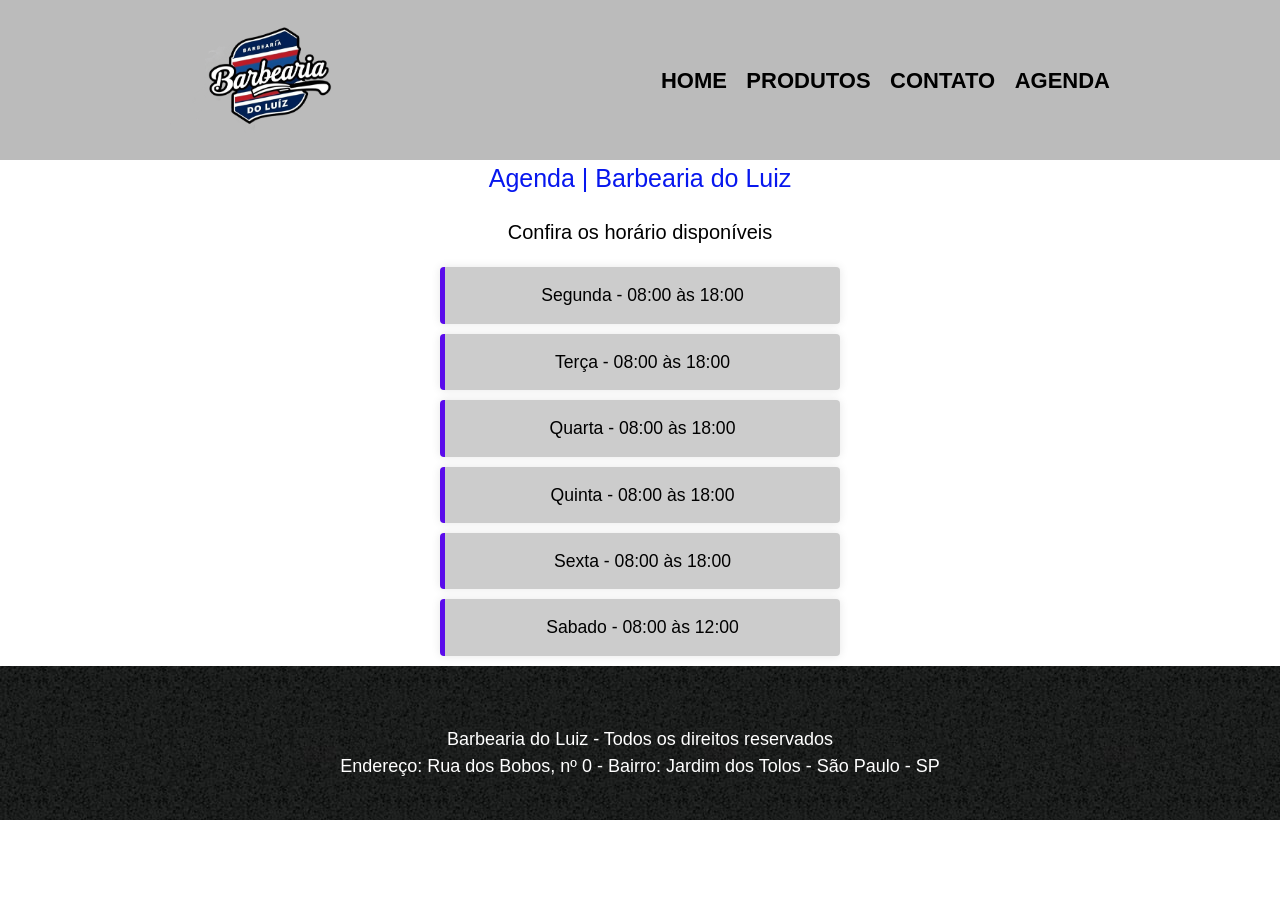
==== agenda.html @ 2f8093a2 "atualizado" ====
<!DOCTYPE html>
<html lang="pt-br">
<head>
    <meta charset="UTF-8">
    <meta name="viewport" content="width=device-width, initial-scale=1.0">
    <link rel="stylesheet" href="reset.css" />
  <link rel="stylesheet" href="style.css" />
    <title>Agenda da Barbearia</title>
</head>
<body>
    <header>
    <div class="caixa">
      <h1>
        <img src="imagens/Imagem2.png" alt="Logo da Barbearia do Luiz" class="imagen-logo"/>
      </h1>
      <nav>
        <ul>
          <li><a href="index.html">Home</a></li>
          <li><a href="produtos.html">Produtos</a></li>
          <li><a href="contato.html">Contato</a></li>
          <li><a href="agenda.html">Agenda</a></li>

        </ul>
      </nav>
    </div>
  </header>
  <main class="conteudo-principal">
    <h1>Agenda | Barbearia do Luiz</h1>
    <p>Confira os horário disponíveis</p>
    <section class="agenda">
        <ul>
        <li>Segunda - 08:00 às 18:00</li>
        <li>Terça - 08:00 às 18:00</li>
        <li>Quarta - 08:00 às 18:00</li>
        <li>Quinta - 08:00 às 18:00</li>
        <li>Sexta - 08:00 às 18:00</li>
        <li>Sabado - 08:00 às 12:00</li>
        </ul>   

    </section>
    


  </main>

  <footer>
    <!-- <img src="imagens/logo-branco.png" alt="Logo da Barbearia do Luiz em branco"> -->
    <div class="copyright">
      <p>Barbearia do Luiz - Todos os direitos reservados</p>
      <p>Endereço: Rua dos Bobos, nº 0 - Bairro: Jardim dos Tolos - São Paulo - SP</p>
    </div>
  </footer>
    
</body>
</html>
---- style.css ----
/* === FORMATAÇÃO PADRÃO DA PÁGINA === */
:root {
  --cor-primaria: #cccccc;
  --cor-secundaria: #f1e7e7;
  --cor-textTitle: #0717ee;
  --tamanho-fonte: 20px;
  --tamanho-fonte-title: 25px;
  --cor-destaque: #5a0beb;
  --cor-texto: #000000;
  --cor-branco: #ffffff;
  --cor-cinza: #bbbbbb;
}

/* Estilos gerais */
body {
  font-family: 'Arial', sans-serif;
  line-height: 1.5;
}

/* Header */
header {
  background: var(--cor-cinza);
}

.caixa {
  position: relative;
  width: 90%;
  max-width: 940px;
  margin: 0 auto;
  padding: 20px 0;
}

nav {
  position: absolute;
  right: 0;
  top: 50%;
  transform: translateY(-50%);
}

nav li {
  display: inline;
  margin: 0 0 0 15px;
}

nav a {
  text-transform: uppercase;
  color: var(--cor-texto);
  font-weight: bold;
  font-size: 22px;
  text-decoration: none;
  transition: color 0.3s ease;
}

nav a:hover {
  color: var(--cor-destaque);
  text-decoration: underline;
}

/* Títulos e textos */
.titulo {
  color: var(--cor-textTitle);
  font-size: var(--tamanho-fonte-title);
  text-align: center;
  font-weight: bold;
  margin-bottom: 20px;
}
.titulo-produtos{
  text-align: center;
  font-size: var(--tamanho-fonte-title);
  color: var(--cor-textTitle);
  font-weight: bold;
  padding: 20px;
}
.texto-conteudo{
  text-align: center;
  font-size: var(--tamanho-fonte);
}
.texto-conteudo strong{
  font-weight: bolder;
}
.principal {
  background-color: var(--cor-primaria);
  color: var(--cor-texto);
  font-size: var(--tamanho-fonte);
  text-align: center;
  padding: 30px;
  margin-bottom: 30px;
}

/* Banner */
.image-banner {
  width: 80%;
  max-width: 90%;
  margin-left: auto;
  margin-right: auto;
  height: auto;
  display: block;
  border-radius: 10px;
  box-shadow: 0 0 10px rgba(0, 0, 0, 0.15);
}
.image-banner:hover{
  transform: scale(1.05);
  transition: transform 0.3s ease;
}
.imagen-logo{
  width: 200px;  

}

.beneficios {
  display: flex;
  flex-direction: row;
  align-items: center;
  justify-content: space-evenly;
  gap: 20px;
  padding: 20px;
  flex-wrap: wrap;
}

.beneficios ul {
  margin: 0;
  padding: 10px;
  font-size: var(--tamanho-fonte);
  flex: 1;
  min-width: 300px;
}

.imagem-beneficios {
  margin: 10px;
  padding: 0;
  width: 45%;
  max-width: 800px;
  border-radius: 10px;
}

/* Produtos */
.produtos {
  width: 110%;
  max-width: 940px;
  margin: 0 auto;
  padding: 50px 0;
  display: flex;
  flex-wrap: wrap;
  justify-content: space-between;
}

.produtos li {
  display: inline-block;
  text-align: center;
  width: 30%;
  min-width: 250px;
  vertical-align: top;
  margin: 0 1.5% 30px;
  padding: 30px 20px;
  box-sizing: border-box;
  border: 2px solid var(--cor-texto);
  border-radius: 10px;
  transition: border-color 0.3s ease;
}

.produtos li:hover {
  border-color: var(--cor-destaque);
}

.produtos li:active {
  border-color: var(--cor-destaque);
}

.produtos li:hover h2 {
  font-size: 34px;
}

.produtos h2 {
  font-size: 30px;
  font-weight: bold;
  margin-bottom: 15px;
}

.produto-descricao {
  font-size: 18px;
  margin-bottom: 10px;
}

.produto-preco {
  font-size: 22px;
  font-weight: bold;
  margin-top: 10px;
}

.conteudo-principal h1{
  font-size: var(--tamanho-fonte-title);
  color: var(--cor-textTitle);
  text-align: center;
  margin-bottom: 20px;
}
.conteudo-principal p{
  font-size: var(--tamanho-fonte);
  text-align: center;
  margin-bottom: 20px;
}
.principal strong{
  font-weight: bolder;
}

/* Agenda */
.agenda ul{
  list-style: none;
  padding: 0;
  margin: 0 auto;
  max-width: 400px;
}
.agenda li{
  background-color: var(--cor-primaria);
  padding: 15px 20px;
  margin-bottom: 10px;
  border-left: 5px solid var(--cor-destaque);
  text-align: center;
  border-radius: 4px;
  font-size: 1.1rem;
  box-shadow: 0 0 10px rgba(0, 0, 0, 0.1);

}

/* Formulário de contato */
main {
  width: 90%;
  max-width: 940px;
  margin: 0 auto;
}

form {
  margin: 40px 0;
}

form label, form p {
  display: block;
  font-size: 18px;
  margin: 10px 0;
  font-weight: bold;
  color: var(--cor-texto);
  text-align: left;
  font-family: 'Courier New', Courier, monospace;
}

.input-padrao {
  display: block;
  margin: 0 0 20px;
  padding: 10px 25px;
  width: 50%;
  max-width: 500px;
  border: 1px solid #ccc;
  border-radius: 5px;
}

.checkbox {
  margin: 20px 0;
}

.enviar {
  background-color: var(--cor-destaque);
  color: var(--cor-branco);
  padding: 10px 20px;
  border: none;
  border-radius: 5px;
  cursor: pointer;
  font-size: 18px;
  font-weight: bold;
  transition: background-color 0.3s ease;
}

.enviar:hover {
  background-color: #4a09c0;
}

/* Utensílios e vídeo */
.utensilios {
  width: 120px;
  float: left;
  margin: 0 20px 20px 0;
  border-radius: 10px;
}

.video {
  width: 90%;
  max-width: 560px;
  margin: 2em auto;
}

.video iframe {
  width: 100%;
  height: 315px;
}

/* Mapa */
.mapa {
  padding: 3em 0;
  background: linear-gradient(var(--cor-secundaria), #888888);
}

.mapa p {
  margin: 0 0 2em;
  text-align: center;
}

.mapa-conteudo {
  width: 90%;
  max-width: 940px;
  margin: 0 auto;
}

/* Itens de benefícios */
.itens-beneficios {
  width: 100%;
  display: inline-block;
  vertical-align: top;
}

.itens {
  line-height: 1.5;
  font-weight: bold;
}

.itens::before {
  content: "✅";
  margin-right: 5px;
}

.itens:first-child {
  font-weight: bold;
}

/* Footer */
footer {
  text-align: center;
  background: url("imagens/bg.jpg");
  padding: 40px 0;
  color: var(--cor-branco);
}

.copyright {
  color: var(--cor-branco);
  font-size: 18px;
  margin: 20px 0 0;
}

/* Media Queries para Responsividade */
@media screen and (max-width: 768px) {
  .caixa {
    width: 95%;
  }
  
  nav {
    position: static;
    text-align: center;
    margin-top: 20px;
  }
  
  .produtos li {
    width: 100%;
    margin: 0 0 20px 0;
  }
  
  .input-padrao {
    width: 100%;
  }
  
  .beneficios {
    flex-direction: column;
  }
  
  .imagem-beneficios {
    width: 100%;
  }
}

@media screen and (max-width: 480px) {
  .titulo {
    font-size: 20px;
  }
  
  .principal {
    font-size: 16px;
    padding: 15px;
  }
  
  nav a {
    font-size: 18px;
  }
}
/* === FIM DA FORMATAÇÃO PADRÃO DA PÁGINA === */
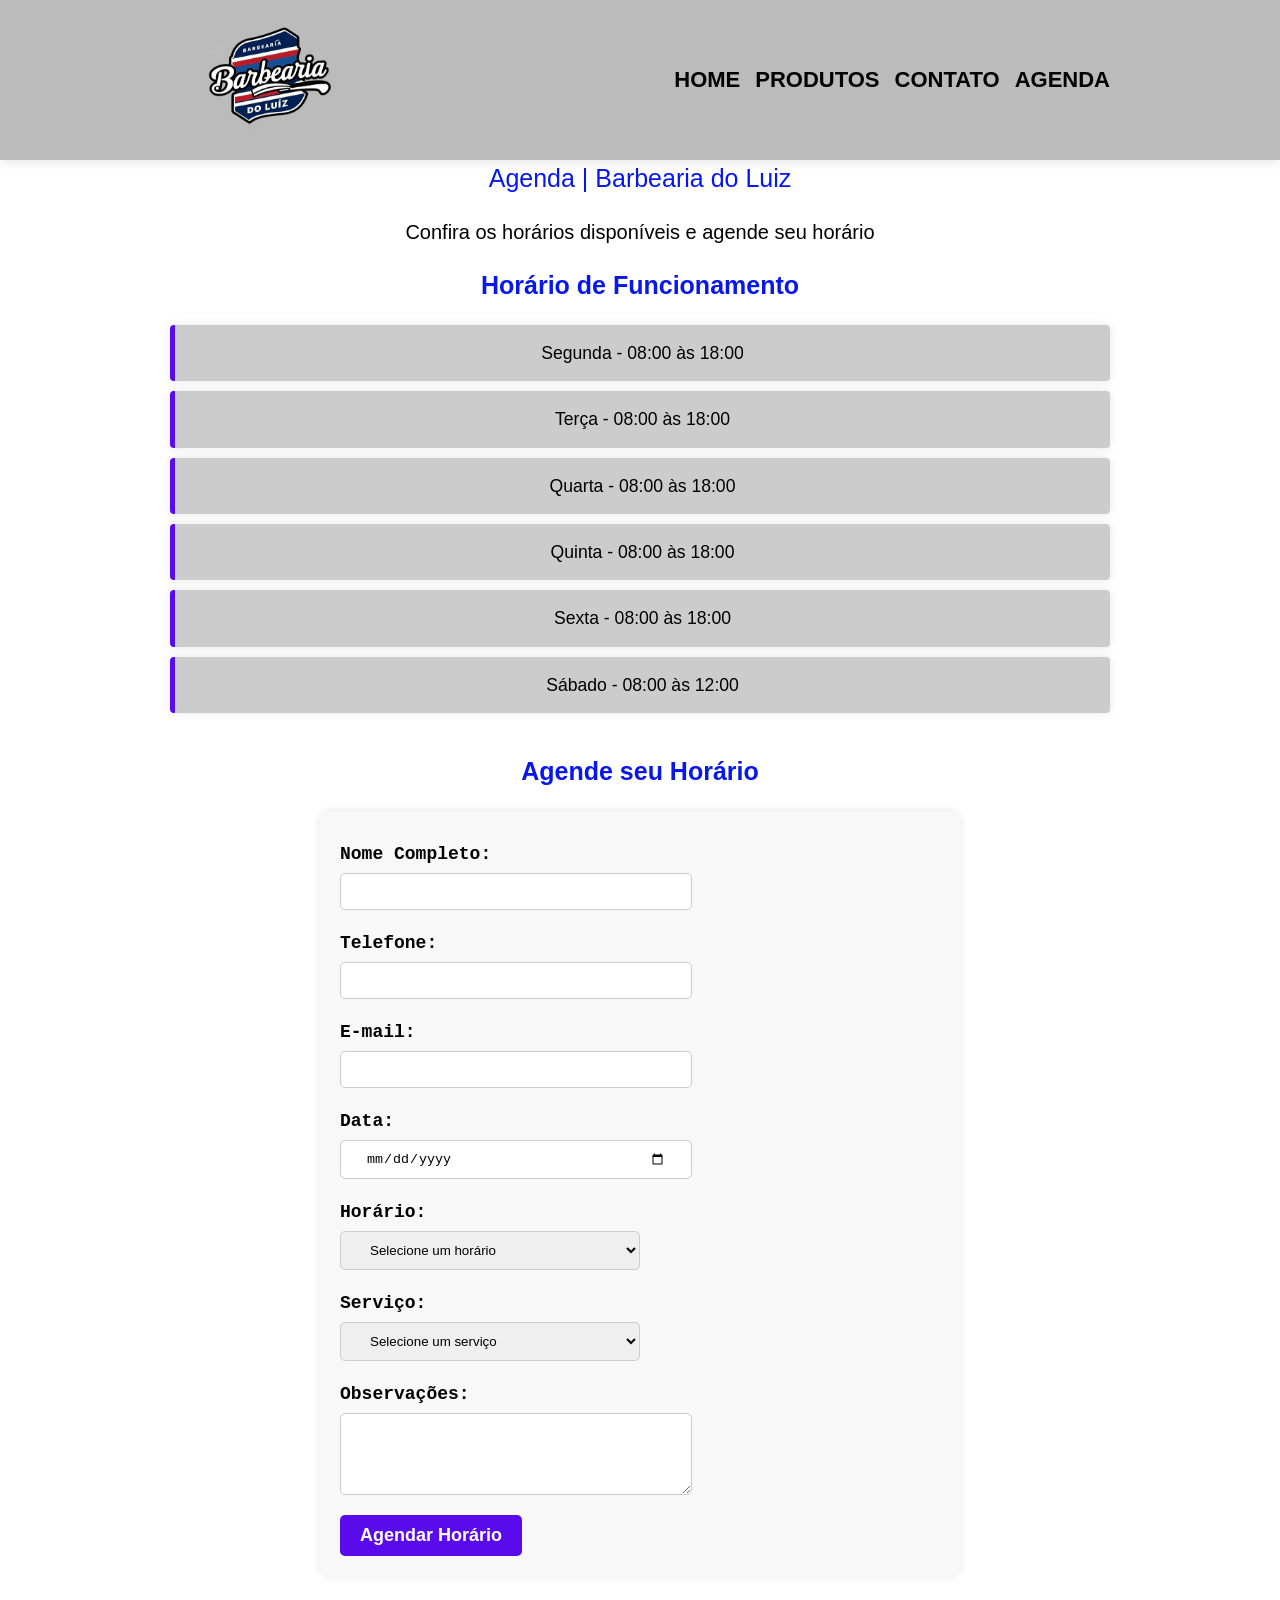
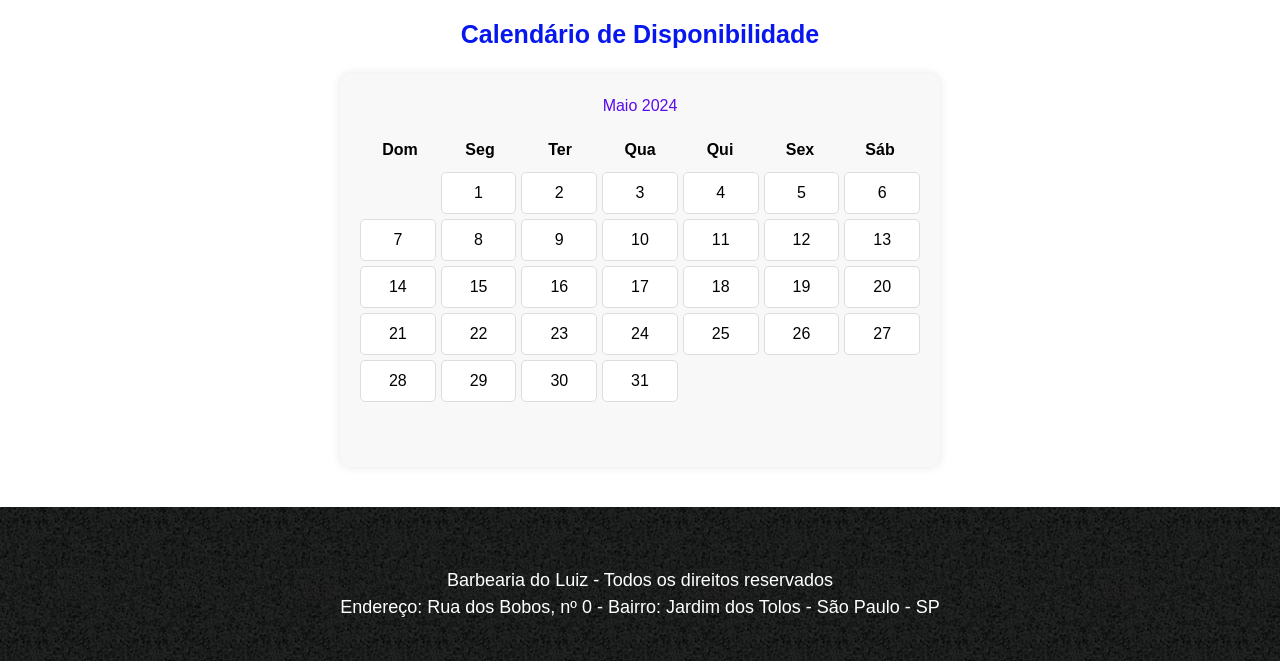
==== commit 8b61cf1e: "up" ====
--- a/agenda.html
+++ b/agenda.html
@@ -4,7 +4,8 @@
     <meta charset="UTF-8">
     <meta name="viewport" content="width=device-width, initial-scale=1.0">
     <link rel="stylesheet" href="reset.css" />
-  <link rel="stylesheet" href="style.css" />
+    <link rel="stylesheet" href="style.css" />
+    <link rel="icon" href="imagens/favicon.ico" type="image/x-icon">
     <title>Agenda da Barbearia</title>
 </head>
 <body>
@@ -14,34 +15,152 @@
         <img src="imagens/Imagem2.png" alt="Logo da Barbearia do Luiz" class="imagen-logo"/>
       </h1>
       <nav>
-        <ul>
+        <ul class="menu">
           <li><a href="index.html">Home</a></li>
           <li><a href="produtos.html">Produtos</a></li>
           <li><a href="contato.html">Contato</a></li>
           <li><a href="agenda.html">Agenda</a></li>
-
         </ul>
+        <div class="menu-mobile">
+          <span></span>
+          <span></span>
+          <span></span>
+        </div>
       </nav>
     </div>
   </header>
   <main class="conteudo-principal">
     <h1>Agenda | Barbearia do Luiz</h1>
-    <p>Confira os horário disponíveis</p>
-    <section class="agenda">
-        <ul>
+    <p>Confira os horários disponíveis e agende seu horário</p>
+    
+    <section class="horarios-funcionamento">
+      <h2 class="titulo">Horário de Funcionamento</h2>
+      <ul class="agenda">
         <li>Segunda - 08:00 às 18:00</li>
         <li>Terça - 08:00 às 18:00</li>
         <li>Quarta - 08:00 às 18:00</li>
         <li>Quinta - 08:00 às 18:00</li>
         <li>Sexta - 08:00 às 18:00</li>
-        <li>Sabado - 08:00 às 12:00</li>
-        </ul>   
-
+        <li>Sábado - 08:00 às 12:00</li>
+        </ul>
     </section>
     
+    <section class="agendamento-online">
+      <h2 class="titulo">Agende seu Horário</h2>
+      <form class="form-agendamento">
+        <div class="form-grupo">
+          <label for="nome">Nome Completo:</label>
+          <input type="text" id="nome" name="nome" class="input-padrao" required>
+        </div>
+    
+        <div class="form-grupo">
+          <label for="telefone">Telefone:</label>
+          <input type="tel" id="telefone" name="telefone" class="input-padrao" required>
+        </div>
+    
+        <div class="form-grupo">
+          <label for="email">E-mail:</label>
+          <input type="email" id="email" name="email" class="input-padrao" required>
+        </div>
+    
+        <div class="form-grupo">
+          <label for="data">Data:</label>
+          <input type="date" id="data" name="data" class="input-padrao" required>
+        </div>
+    
+        <div class="form-grupo">
+          <label for="horario">Horário:</label>
+          <select id="horario" name="horario" class="input-padrao" required>
+            <option value="">Selecione um horário</option>
+            <option value="08:00">08:00</option>
+            <option value="09:00">09:00</option>
+            <option value="10:00">10:00</option>
+            <option value="11:00">11:00</option>
+            <option value="12:00">12:00</option>
+            <option value="13:00">13:00</option>
+            <option value="14:00">14:00</option>
+            <option value="15:00">15:00</option>
+            <option value="16:00">16:00</option>
+            <option value="17:00">17:00</option>
+          </select>
+        </div>
+    
+        <div class="form-grupo">
+          <label for="servico">Serviço:</label>
+          <select id="servico" name="servico" class="input-padrao" required>
+            <option value="">Selecione um serviço</option>
+            <option value="cabelo">Corte de Cabelo - R$ 40,00</option>
+            <option value="barba">Corte de Barba - R$ 35,00</option>
+            <option value="cabelo+barba">Cabelo + Barba - R$ 70,00</option>
+          </select>
+        </div>
+        <div class="form-grupo">
+          <label for="observacoes">Observações:</label>
+          <textarea id="observacoes" name="observacoes" class="input-padrao" rows="4"></textarea>
+        </div>
+        
+        <button type="submit" class="enviar">Agendar Horário</button>
+        </form>
+        </section>
+    
+    <section class="calendario">
+      <h2 class="titulo">Calendário de Disponibilidade</h2>
+      <div class="calendario-container">
+        <div class="mes">
+          <h3>Maio 2024</h3>
+          <div class="dias-semana">
+            <div>Dom</div>
+            <div>Seg</div>
+            <div>Ter</div>
+            <div>Qua</div>
+            <div>Qui</div>
+            <div>Sex</div>
+            <div>Sáb</div>
+          </div>
+          <div class="dias">
+            <div class="dia vazio"></div>
+            <div class="dia disponivel">1</div>
+            <div class="dia disponivel">2</div>
+            <div class="dia disponivel">3</div>
+            <div class="dia disponivel">4</div>
+            <div class="dia disponivel">5</div>
+            <div class="dia disponivel">6</div>
+            <div class="dia disponivel">7</div>
+            <div class="dia disponivel">8</div>
+            <div class="dia disponivel">9</div>
+            <div class="dia disponivel">10</div>
+            <div class="dia disponivel">11</div>
+            <div class="dia disponivel">12</div>
+            <div class="dia disponivel">13</div>
+            <div class="dia disponivel">14</div>
+            <div class="dia disponivel">15</div>
+            <div class="dia disponivel">16</div>
+            <div class="dia disponivel">17</div>
+            <div class="dia disponivel">18</div>
+            <div class="dia disponivel">19</div>
+            <div class="dia disponivel">20</div>
+            <div class="dia disponivel">21</div>
+            <div class="dia disponivel">22</div>
+            <div class="dia disponivel">23</div>
+            <div class="dia disponivel">24</div>
+            <div class="dia disponivel">25</div>
+            <div class="dia disponivel">26</div>
+            <div class="dia disponivel">27</div>
+            <div class="dia disponivel">28</div>
+            <div class="dia disponivel">29</div>
+            <div class="dia disponivel">30</div>
+            <div class="dia disponivel">31</div>
+            <div class="dia vazio"></div>
+            <div class="dia vazio"></div>
+            <div class="dia vazio"></div>
+            <div class="dia vazio"></div>
+          </div>
+        </div>
+      </div>
+    </section>
+  </main>
 
-
-  </main>
+  <button id="voltar-topo" title="Voltar ao topo">↑</button>
 
   <footer>
     <!-- <img src="imagens/logo-branco.png" alt="Logo da Barbearia do Luiz em branco"> -->
@@ -50,6 +169,7 @@
       <p>Endereço: Rua dos Bobos, nº 0 - Bairro: Jardim dos Tolos - São Paulo - SP</p>
     </div>
   </footer>
-    
+  
+  <script src="script.js"></script>
 </body>
 </html>
--- a/style.css
+++ b/style.css
@@ -9,17 +9,25 @@
   --cor-texto: #000000;
   --cor-branco: #ffffff;
   --cor-cinza: #bbbbbb;
+  --cor-escuro: #333333;
+  --cor-claro: #f8f8f8;
+  --transicao-padrao: all 0.3s ease;
 }
 
 /* Estilos gerais */
 body {
   font-family: 'Arial', sans-serif;
   line-height: 1.5;
+  position: relative;
 }
 
 /* Header */
 header {
   background: var(--cor-cinza);
+  position: sticky;
+  top: 0;
+  z-index: 100;
+  box-shadow: 0 2px 10px rgba(0, 0, 0, 0.1);
 }
 
 .caixa {
@@ -28,17 +36,21 @@
   max-width: 940px;
   margin: 0 auto;
   padding: 20px 0;
+  display: flex;
+  justify-content: space-between;
+  align-items: center;
 }
 
 nav {
-  position: absolute;
-  right: 0;
-  top: 50%;
-  transform: translateY(-50%);
+  position: relative;
+}
+
+nav ul {
+  display: flex;
+  list-style: none;
 }
 
 nav li {
-  display: inline;
   margin: 0 0 0 15px;
 }
 
@@ -48,12 +60,67 @@
   font-weight: bold;
   font-size: 22px;
   text-decoration: none;
-  transition: color 0.3s ease;
+  transition: var(--transicao-padrao);
 }
 
 nav a:hover {
   color: var(--cor-destaque);
   text-decoration: underline;
+}
+
+/* Menu Mobile */
+.menu-mobile {
+  display: none;
+  flex-direction: column;
+  justify-content: space-between;
+  width: 30px;
+  height: 21px;
+  cursor: pointer;
+}
+
+.menu-mobile span {
+  display: block;
+  height: 3px;
+  width: 100%;
+  background-color: var(--cor-texto);
+  border-radius: 3px;
+  transition: var(--transicao-padrao);
+}
+
+.menu-mobile-ativo span:nth-child(1) {
+  transform: translateY(9px) rotate(45deg);
+}
+
+.menu-mobile-ativo span:nth-child(2) {
+  opacity: 0;
+}
+
+.menu-mobile-ativo span:nth-child(3) {
+  transform: translateY(-9px) rotate(-45deg);
+}
+
+/* Botão Voltar ao Topo */
+#voltar-topo {
+  position: fixed;
+  bottom: 20px;
+  right: 20px;
+  background-color: var(--cor-destaque);
+  color: var(--cor-branco);
+  width: 40px;
+  height: 40px;
+  border-radius: 50%;
+  border: none;
+  font-size: 20px;
+  cursor: pointer;
+  display: none;
+  z-index: 99;
+  box-shadow: 0 2px 5px rgba(0, 0, 0, 0.2);
+  transition: var(--transicao-padrao);
+}
+
+#voltar-topo:hover {
+  background-color: #4a09c0;
+  transform: translateY(-3px);
 }
 
 /* Títulos e textos */
@@ -155,11 +222,13 @@
   box-sizing: border-box;
   border: 2px solid var(--cor-texto);
   border-radius: 10px;
-  transition: border-color 0.3s ease;
+  transition: var(--transicao-padrao);
 }
 
 .produtos li:hover {
   border-color: var(--cor-destaque);
+  transform: translateY(-5px);
+  box-shadow: 0 5px 15px rgba(0, 0, 0, 0.1);
 }
 
 .produtos li:active {
@@ -203,6 +272,10 @@
 }
 
 /* Agenda */
+.horarios-funcionamento {
+  margin-bottom: 40px;
+}
+
 .agenda ul{
   list-style: none;
   padding: 0;
@@ -218,7 +291,97 @@
   border-radius: 4px;
   font-size: 1.1rem;
   box-shadow: 0 0 10px rgba(0, 0, 0, 0.1);
-
+  transition: var(--transicao-padrao);
+}
+.agenda li:hover {
+  transform: translateX(5px);
+  background-color: #e0e0e0;
+}
+
+/* Formulário de agendamento */
+.agendamento-online {
+  margin-bottom: 40px;
+}
+
+.form-agendamento {
+  max-width: 600px;
+  margin: 0 auto;
+  padding: 20px;
+  background-color: var(--cor-claro);
+  border-radius: 10px;
+  box-shadow: 0 0 10px rgba(0, 0, 0, 0.1);
+}
+
+.form-grupo {
+  margin-bottom: 20px;
+}
+
+.form-grupo label {
+  display: block;
+  margin-bottom: 5px;
+  font-weight: bold;
+}
+
+/* Calendário */
+.calendario {
+  margin-bottom: 40px;
+}
+
+.calendario-container {
+  max-width: 600px;
+  margin: 0 auto;
+  background-color: var(--cor-claro);
+  border-radius: 10px;
+  box-shadow: 0 0 10px rgba(0, 0, 0, 0.1);
+  overflow: hidden;
+}
+
+.mes {
+  padding: 20px;
+}
+
+.mes h3 {
+  text-align: center;
+  margin-bottom: 20px;
+  color: var(--cor-destaque);
+}
+
+.dias-semana {
+  display: grid;
+  grid-template-columns: repeat(7, 1fr);
+  text-align: center;
+  font-weight: bold;
+  margin-bottom: 10px;
+}
+
+.dias {
+  display: grid;
+  grid-template-columns: repeat(7, 1fr);
+  gap: 5px;
+}
+
+.dia {
+  height: 40px;
+  display: flex;
+  align-items: center;
+  justify-content: center;
+  border-radius: 5px;
+  cursor: pointer;
+  transition: var(--transicao-padrao);
+}
+
+.dia.disponivel {
+  background-color: var(--cor-branco);
+  border: 1px solid #ddd;
+}
+
+.dia.disponivel:hover {
+  background-color: var(--cor-destaque);
+  color: var(--cor-branco);
+}
+
+.dia.vazio {
+  background-color: transparent;
 }
 
 /* Formulário de contato */
@@ -230,6 +393,10 @@
 
 form {
   margin: 40px 0;
+  padding: 20px;
+  background-color: var(--cor-claro);
+  border-radius: 10px;
+  box-shadow: 0 0 10px rgba(0, 0, 0, 0.1);
 }
 
 form label, form p {
@@ -250,10 +417,47 @@
   max-width: 500px;
   border: 1px solid #ccc;
   border-radius: 5px;
+  transition: var(--transicao-padrao);
+}
+.input-padrao:focus {
+  border-color: var(--cor-destaque);
+  outline: none;
+  box-shadow: 0 0 5px rgba(90, 11, 235, 0.3);
+}
+
+.erro-mensagem {
+  color: #e74c3c;
+  font-size: 14px;
+  margin-top: -15px;
+  margin-bottom: 15px;
+  display: block;
+}
+
+.radio-grupo {
+  display: flex;
+  flex-wrap: wrap;
+  gap: 20px;
+  margin: 10px 0;
+}
+
+.radio-grupo label {
+  display: flex;
+  align-items: center;
+  cursor: pointer;
+}
+
+.radio-grupo input[type="radio"] {
+  margin-right: 5px;
 }
 
 .checkbox {
   margin: 20px 0;
+  display: flex;
+  align-items: center;
+}
+
+.checkbox input {
+  margin-right: 10px;
 }
 
 .enviar {
@@ -265,11 +469,82 @@
   cursor: pointer;
   font-size: 18px;
   font-weight: bold;
-  transition: background-color 0.3s ease;
+  transition: var(--transicao-padrao);
 }
 
 .enviar:hover {
   background-color: #4a09c0;
+  transform: translateY(-2px);
+}
+
+/* Redes Sociais */
+.redes-sociais {
+  margin: 40px 0;
+  padding: 20px;
+  background-color: var(--cor-claro);
+  border-radius: 10px;
+  box-shadow: 0 0 10px rgba(0, 0, 0, 0.1);
+}
+
+.redes-container {
+  display: flex;
+  flex-wrap: wrap;
+  justify-content: center;
+  gap: 20px;
+  margin-top: 20px;
+}
+
+.rede-social {
+  display: flex;
+  flex-direction: column;
+  align-items: center;
+  text-decoration: none;
+  color: var(--cor-texto);
+  padding: 15px;
+  border-radius: 10px;
+  background-color: var(--cor-branco);
+  box-shadow: 0 0 10px rgba(0, 0, 0, 0.1);
+  transition: var(--transicao-padrao);
+  width: 120px;
+}
+
+.rede-social:hover {
+  transform: translateY(-5px);
+  box-shadow: 0 5px 15px rgba(0, 0, 0, 0.2);
+}
+
+.rede-social i {
+  font-size: 30px;
+  margin-bottom: 10px;
+}
+
+.rede-social:nth-child(1) i {
+  color: #3b5998;
+}
+
+.rede-social:nth-child(2) i {
+  color: #e1306c;
+}
+
+.rede-social:nth-child(3) i {
+  color: #25d366;
+}
+
+.rede-social:nth-child(4) i {
+  color: #ff0000;
+}
+
+.rede-social span {
+  font-weight: bold;
+}
+
+/* Mapa Contato */
+.mapa-contato {
+  margin: 40px 0;
+  padding: 20px;
+  background-color: var(--cor-claro);
+  border-radius: 10px;
+  box-shadow: 0 0 10px rgba(0, 0, 0, 0.1);
 }
 
 /* Utensílios e vídeo */
@@ -289,6 +564,8 @@
 .video iframe {
   width: 100%;
   height: 315px;
+  border-radius: 10px;
+  box-shadow: 0 0 10px rgba(0, 0, 0, 0.1);
 }
 
 /* Mapa */
@@ -306,6 +583,11 @@
   width: 90%;
   max-width: 940px;
   margin: 0 auto;
+}
+
+.mapa-conteudo iframe {
+  border-radius: 10px;
+  box-shadow: 0 0 10px rgba(0, 0, 0, 0.1);
 }
 
 /* Itens de benefícios */
@@ -329,6 +611,71 @@
   font-weight: bold;
 }
 
+/* Depoimentos */
+.depoimentos {
+  padding: 40px 0;
+  background-color: var(--cor-claro);
+  margin: 40px 0;
+  border-radius: 10px;
+}
+
+.depoimentos-container {
+  display: flex;
+  flex-wrap: wrap;
+  justify-content: space-around;
+  gap: 20px;
+  padding: 0 20px;
+}
+
+.depoimento {
+  background-color: var(--cor-branco);
+  padding: 20px;
+  border-radius: 10px;
+  box-shadow: 0 0 10px rgba(0, 0, 0, 0.1);
+  width: 30%;
+  min-width: 250px;
+  transition: var(--transicao-padrao);
+}
+
+.depoimento:hover {
+  transform: translateY(-5px);
+  box-shadow: 0 5px 15px rgba(0, 0, 0, 0.2);
+}
+
+.depoimento p {
+  font-style: italic;
+  margin-bottom: 10px;
+}
+
+.cliente {
+  font-weight: bold;
+  color: var(--cor-destaque);
+}
+
+/* Botão Agendar */
+.agendar-container {
+  text-align: center;
+  margin: 40px 0;
+}
+
+.botao-agendar {
+  display: inline-block;
+  background-color: var(--cor-destaque);
+  color: var(--cor-branco);
+  padding: 15px 30px;
+  border-radius: 5px;
+  text-decoration: none;
+  font-weight: bold;
+  font-size: 18px;
+  transition: var(--transicao-padrao);
+}
+
+.botao-agendar:hover {
+  background-color: #4a09c0;
+  transform: translateY(-3px);
+  box-shadow: 0 5px 15px rgba(0, 0, 0, 0.2);
+}
+
 /* Footer */
 footer {
   text-align: center;
@@ -347,12 +694,35 @@
 @media screen and (max-width: 768px) {
   .caixa {
     width: 95%;
+    flex-direction: column;
   }
   
   nav {
-    position: static;
+    width: 100%;
+    margin-top: 20px;
+  }
+  
+  .menu {
+    display: none;
+    flex-direction: column;
+    width: 100%;
     text-align: center;
-    margin-top: 20px;
+  }
+  
+  .menu-ativo {
+    display: flex;
+  }
+  
+  .menu li {
+    margin: 10px 0;
+  }
+  
+  .menu-mobile {
+    display: flex;
+    position: absolute;
+    right: 0;
+    top: 50%;
+    transform: translateY(-50%);
   }
   
   .produtos li {
@@ -371,6 +741,22 @@
   .imagem-beneficios {
     width: 100%;
   }
+  
+  .depoimento {
+    width: 100%;
+  }
+  
+  .form-agendamento {
+    padding: 15px;
+  }
+  
+  .calendario-container {
+    padding: 10px;
+  }
+  
+  .rede-social {
+    width: 100px;
+  }
 }
 
 @media screen and (max-width: 480px) {
@@ -386,5 +772,23 @@
   nav a {
     font-size: 18px;
   }
+  
+  .image-banner {
+    width: 100%;
+  }
+  
+  .dia {
+    height: 30px;
+    font-size: 14px;
+  }
+  
+  .rede-social {
+    width: 80px;
+    padding: 10px;
+  }
+  
+  .rede-social i {
+    font-size: 24px;
+  }
 }
 /* === FIM DA FORMATAÇÃO PADRÃO DA PÁGINA === */
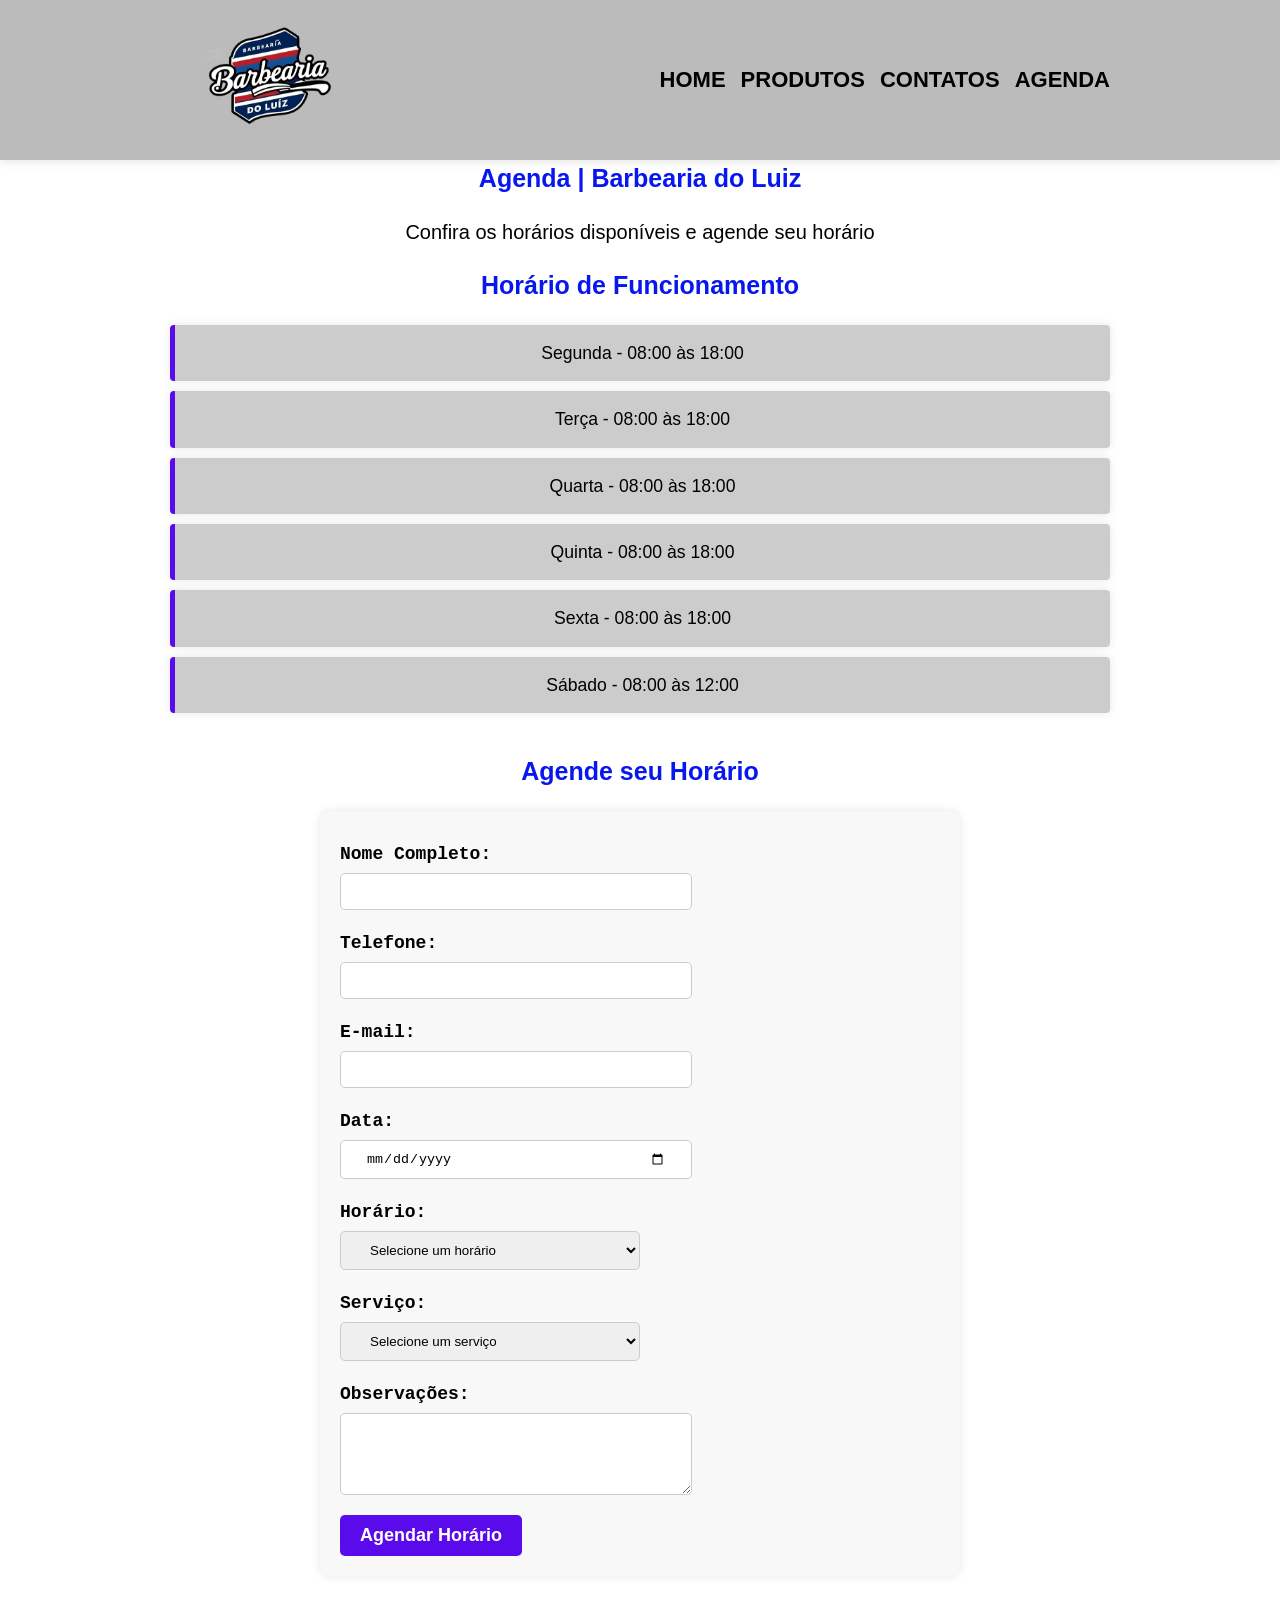
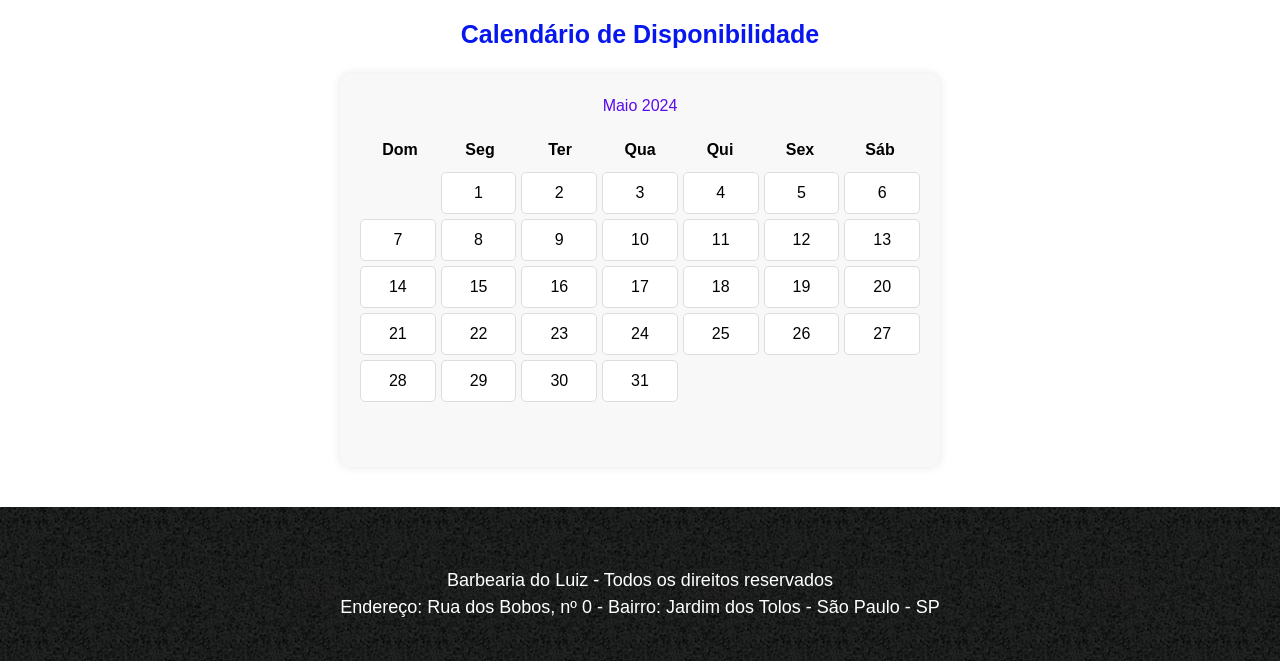
==== commit 744e502f: "correção" ====
--- a/agenda.html
+++ b/agenda.html
@@ -18,7 +18,7 @@
         <ul class="menu">
           <li><a href="index.html">Home</a></li>
           <li><a href="produtos.html">Produtos</a></li>
-          <li><a href="contato.html">Contato</a></li>
+          <li><a href="contato.html">Contatos</a></li>
           <li><a href="agenda.html">Agenda</a></li>
         </ul>
         <div class="menu-mobile">
@@ -30,7 +30,7 @@
     </div>
   </header>
   <main class="conteudo-principal">
-    <h1>Agenda | Barbearia do Luiz</h1>
+    <h1 class="titulo">Agenda | Barbearia do Luiz</h1>
     <p>Confira os horários disponíveis e agende seu horário</p>
     
     <section class="horarios-funcionamento">
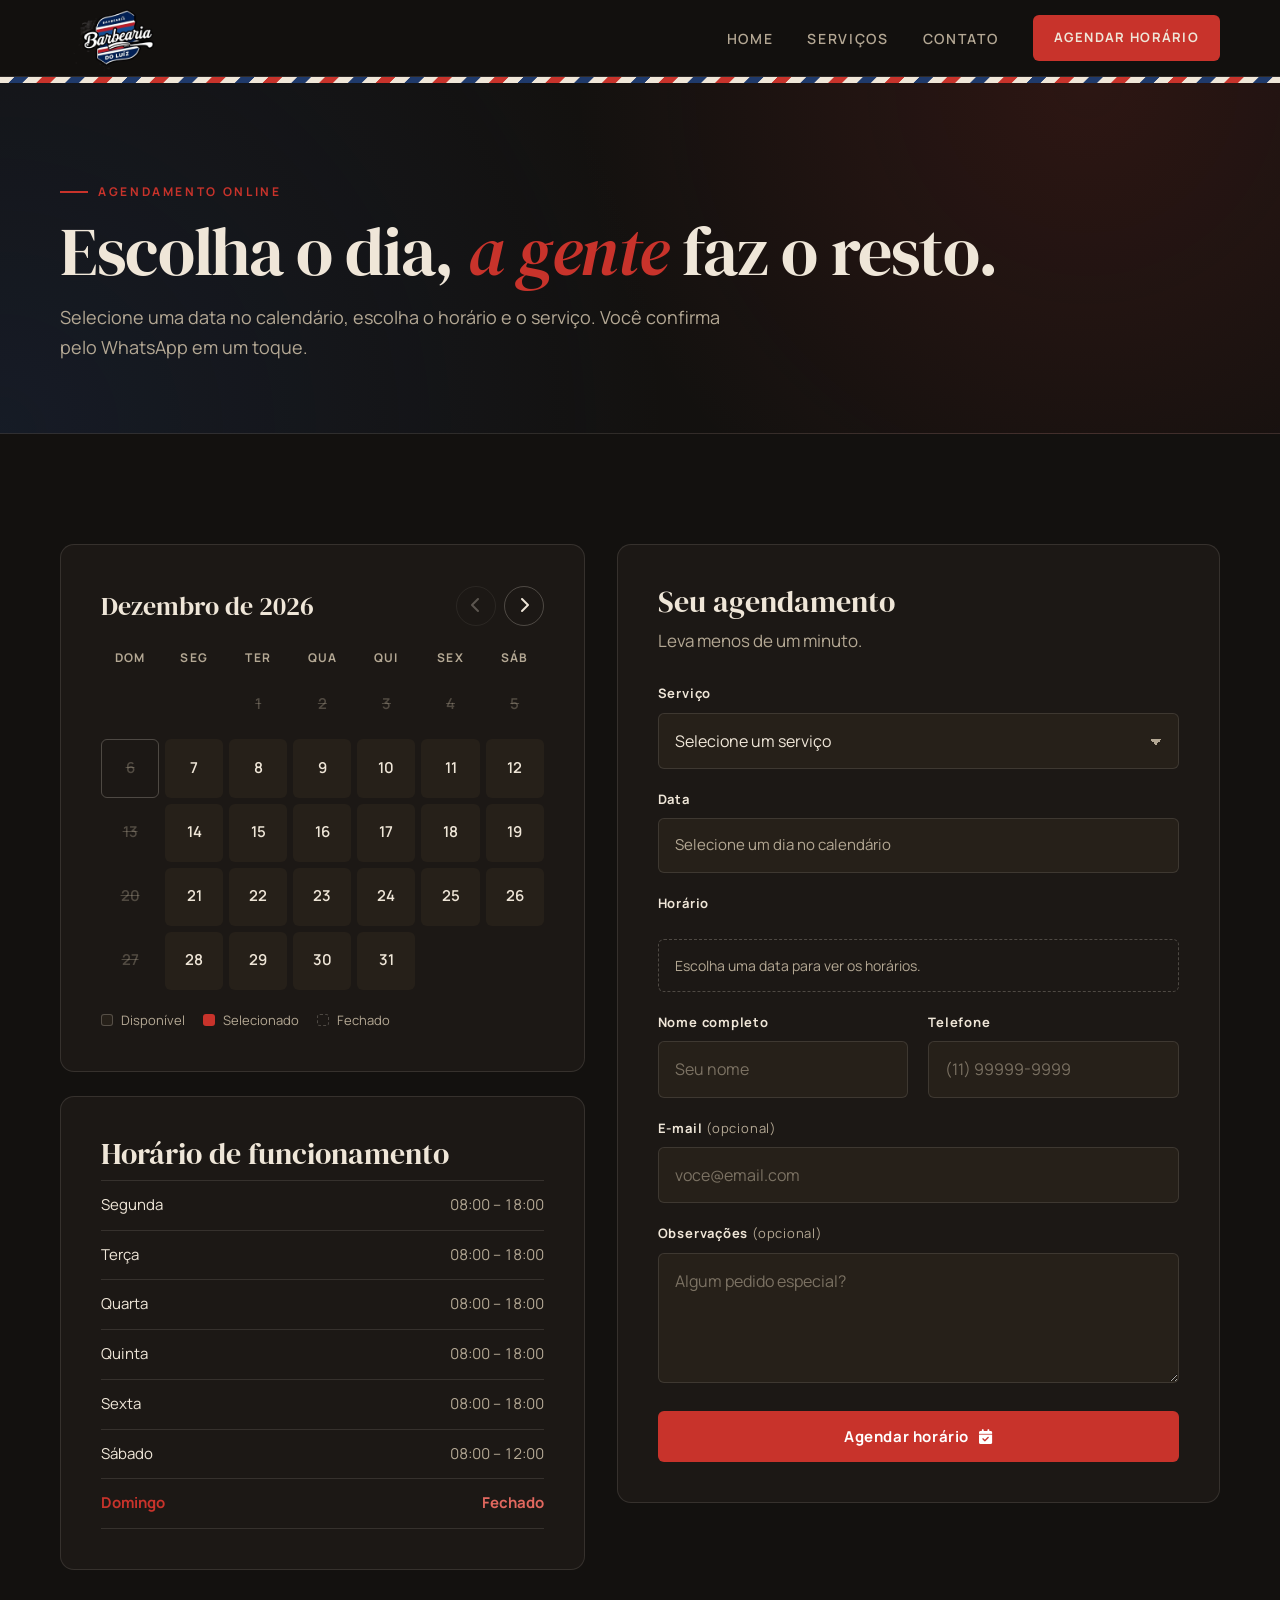
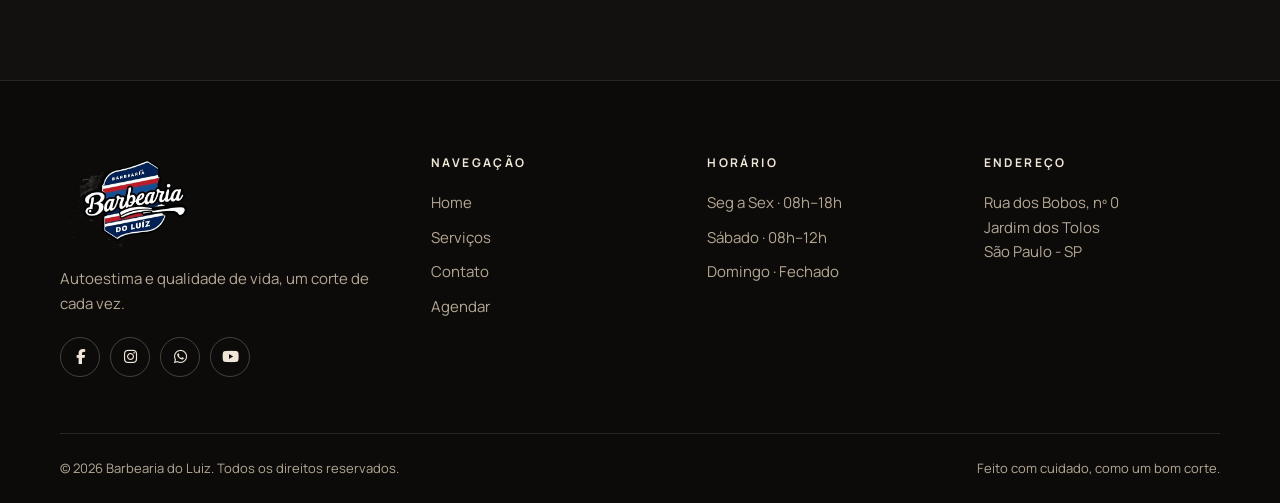
==== commit 7d9faf82: "Renovação visual e funcional do site da Barbearia do Luiz - Novo visual escuro inspirado na identida" ====
--- a/agenda.html
+++ b/agenda.html
@@ -1,175 +1,196 @@
 <!DOCTYPE html>
 <html lang="pt-br">
 <head>
-    <meta charset="UTF-8">
-    <meta name="viewport" content="width=device-width, initial-scale=1.0">
-    <link rel="stylesheet" href="reset.css" />
-    <link rel="stylesheet" href="style.css" />
-    <link rel="icon" href="imagens/favicon.ico" type="image/x-icon">
-    <title>Agenda da Barbearia</title>
+  <meta charset="UTF-8" />
+  <meta name="viewport" content="width=device-width, initial-scale=1.0" />
+  <meta name="description" content="Agende seu corte ou barba na Barbearia do Luiz: escolha o dia, o horário e confirme pelo WhatsApp." />
+  <meta name="theme-color" content="#13110f" />
+  <title>Agendar horário — Barbearia do Luiz</title>
+  <link rel="icon" href="imagens/logo.png" type="image/png" />
+  <link rel="preconnect" href="https://fonts.googleapis.com" />
+  <link rel="preconnect" href="https://fonts.gstatic.com" crossorigin />
+  <link href="https://fonts.googleapis.com/css2?family=DM+Serif+Display:ital@0;1&family=Manrope:wght@400;600;700&display=swap" rel="stylesheet" />
+  <link rel="stylesheet" href="https://cdnjs.cloudflare.com/ajax/libs/font-awesome/6.5.2/css/all.min.css" />
+  <link rel="stylesheet" href="reset.css" />
+  <link rel="stylesheet" href="style.css" />
 </head>
 <body>
-    <header>
-    <div class="caixa">
-      <h1>
-        <img src="imagens/Imagem2.png" alt="Logo da Barbearia do Luiz" class="imagen-logo"/>
-      </h1>
-      <nav>
-        <ul class="menu">
+  <a href="#conteudo" class="pular-conteudo">Pular para o conteúdo</a>
+
+  <header class="topo">
+    <div class="container">
+      <a href="index.html" class="marca" aria-label="Barbearia do Luiz — página inicial">
+        <img src="imagens/Imagem2.png" alt="Barbearia do Luiz" />
+      </a>
+      <nav aria-label="Menu principal">
+        <button class="menu-mobile" aria-label="Abrir menu" aria-expanded="false" aria-controls="menu">
+          <span></span><span></span><span></span>
+        </button>
+        <ul class="menu" id="menu">
           <li><a href="index.html">Home</a></li>
-          <li><a href="produtos.html">Produtos</a></li>
-          <li><a href="contato.html">Contatos</a></li>
-          <li><a href="agenda.html">Agenda</a></li>
+          <li><a href="produtos.html">Serviços</a></li>
+          <li><a href="contato.html">Contato</a></li>
+          <li><a href="agenda.html" class="botao botao-primario" aria-current="page">Agendar horário</a></li>
         </ul>
-        <div class="menu-mobile">
-          <span></span>
-          <span></span>
-          <span></span>
-        </div>
       </nav>
     </div>
   </header>
-  <main class="conteudo-principal">
-    <h1 class="titulo">Agenda | Barbearia do Luiz</h1>
-    <p>Confira os horários disponíveis e agende seu horário</p>
-    
-    <section class="horarios-funcionamento">
-      <h2 class="titulo">Horário de Funcionamento</h2>
-      <ul class="agenda">
-        <li>Segunda - 08:00 às 18:00</li>
-        <li>Terça - 08:00 às 18:00</li>
-        <li>Quarta - 08:00 às 18:00</li>
-        <li>Quinta - 08:00 às 18:00</li>
-        <li>Sexta - 08:00 às 18:00</li>
-        <li>Sábado - 08:00 às 12:00</li>
-        </ul>
+  <div class="faixa-poste" aria-hidden="true"></div>
+
+  <main id="conteudo">
+    <section class="cabecalho-pagina">
+      <div class="container">
+        <p class="rotulo">Agendamento online</p>
+        <h1>Escolha o dia, <em>a gente</em> faz o resto.</h1>
+        <p class="subtitulo">Selecione uma data no calendário, escolha o horário e o serviço. Você confirma pelo WhatsApp em um toque.</p>
+      </div>
     </section>
-    
-    <section class="agendamento-online">
-      <h2 class="titulo">Agende seu Horário</h2>
-      <form class="form-agendamento">
-        <div class="form-grupo">
-          <label for="nome">Nome Completo:</label>
-          <input type="text" id="nome" name="nome" class="input-padrao" required>
-        </div>
-    
-        <div class="form-grupo">
-          <label for="telefone">Telefone:</label>
-          <input type="tel" id="telefone" name="telefone" class="input-padrao" required>
-        </div>
-    
-        <div class="form-grupo">
-          <label for="email">E-mail:</label>
-          <input type="email" id="email" name="email" class="input-padrao" required>
-        </div>
-    
-        <div class="form-grupo">
-          <label for="data">Data:</label>
-          <input type="date" id="data" name="data" class="input-padrao" required>
-        </div>
-    
-        <div class="form-grupo">
-          <label for="horario">Horário:</label>
-          <select id="horario" name="horario" class="input-padrao" required>
-            <option value="">Selecione um horário</option>
-            <option value="08:00">08:00</option>
-            <option value="09:00">09:00</option>
-            <option value="10:00">10:00</option>
-            <option value="11:00">11:00</option>
-            <option value="12:00">12:00</option>
-            <option value="13:00">13:00</option>
-            <option value="14:00">14:00</option>
-            <option value="15:00">15:00</option>
-            <option value="16:00">16:00</option>
-            <option value="17:00">17:00</option>
-          </select>
-        </div>
-    
-        <div class="form-grupo">
-          <label for="servico">Serviço:</label>
-          <select id="servico" name="servico" class="input-padrao" required>
-            <option value="">Selecione um serviço</option>
-            <option value="cabelo">Corte de Cabelo - R$ 40,00</option>
-            <option value="barba">Corte de Barba - R$ 35,00</option>
-            <option value="cabelo+barba">Cabelo + Barba - R$ 70,00</option>
-          </select>
-        </div>
-        <div class="form-grupo">
-          <label for="observacoes">Observações:</label>
-          <textarea id="observacoes" name="observacoes" class="input-padrao" rows="4"></textarea>
-        </div>
-        
-        <button type="submit" class="enviar">Agendar Horário</button>
-        </form>
-        </section>
-    
-    <section class="calendario">
-      <h2 class="titulo">Calendário de Disponibilidade</h2>
-      <div class="calendario-container">
-        <div class="mes">
-          <h3>Maio 2024</h3>
-          <div class="dias-semana">
-            <div>Dom</div>
-            <div>Seg</div>
-            <div>Ter</div>
-            <div>Qua</div>
-            <div>Qui</div>
-            <div>Sex</div>
-            <div>Sáb</div>
+
+    <section class="secao">
+      <div class="container agenda-grid">
+        <div class="agenda-lateral">
+          <div class="cartao revelar" id="calendario">
+            <div class="calendario-topo">
+              <h3 id="calendario-titulo" aria-live="polite">Mês</h3>
+              <div class="calendario-nav">
+                <button type="button" id="mes-anterior" aria-label="Mês anterior"><i class="fa-solid fa-chevron-left" aria-hidden="true"></i></button>
+                <button type="button" id="mes-seguinte" aria-label="Próximo mês"><i class="fa-solid fa-chevron-right" aria-hidden="true"></i></button>
+              </div>
+            </div>
+            <div class="dias-semana" aria-hidden="true">
+              <div>Dom</div><div>Seg</div><div>Ter</div><div>Qua</div><div>Qui</div><div>Sex</div><div>Sáb</div>
+            </div>
+            <div class="dias" id="calendario-dias"></div>
+            <div class="legenda">
+              <span class="l-disponivel">Disponível</span>
+              <span class="l-selecionado">Selecionado</span>
+              <span class="l-fechado">Fechado</span>
+            </div>
           </div>
-          <div class="dias">
-            <div class="dia vazio"></div>
-            <div class="dia disponivel">1</div>
-            <div class="dia disponivel">2</div>
-            <div class="dia disponivel">3</div>
-            <div class="dia disponivel">4</div>
-            <div class="dia disponivel">5</div>
-            <div class="dia disponivel">6</div>
-            <div class="dia disponivel">7</div>
-            <div class="dia disponivel">8</div>
-            <div class="dia disponivel">9</div>
-            <div class="dia disponivel">10</div>
-            <div class="dia disponivel">11</div>
-            <div class="dia disponivel">12</div>
-            <div class="dia disponivel">13</div>
-            <div class="dia disponivel">14</div>
-            <div class="dia disponivel">15</div>
-            <div class="dia disponivel">16</div>
-            <div class="dia disponivel">17</div>
-            <div class="dia disponivel">18</div>
-            <div class="dia disponivel">19</div>
-            <div class="dia disponivel">20</div>
-            <div class="dia disponivel">21</div>
-            <div class="dia disponivel">22</div>
-            <div class="dia disponivel">23</div>
-            <div class="dia disponivel">24</div>
-            <div class="dia disponivel">25</div>
-            <div class="dia disponivel">26</div>
-            <div class="dia disponivel">27</div>
-            <div class="dia disponivel">28</div>
-            <div class="dia disponivel">29</div>
-            <div class="dia disponivel">30</div>
-            <div class="dia disponivel">31</div>
-            <div class="dia vazio"></div>
-            <div class="dia vazio"></div>
-            <div class="dia vazio"></div>
-            <div class="dia vazio"></div>
+
+          <div class="cartao revelar">
+            <h2>Horário de funcionamento</h2>
+            <ul class="horarios" id="lista-horarios">
+              <li data-dia="1"><span>Segunda</span><span>08:00 – 18:00</span></li>
+              <li data-dia="2"><span>Terça</span><span>08:00 – 18:00</span></li>
+              <li data-dia="3"><span>Quarta</span><span>08:00 – 18:00</span></li>
+              <li data-dia="4"><span>Quinta</span><span>08:00 – 18:00</span></li>
+              <li data-dia="5"><span>Sexta</span><span>08:00 – 18:00</span></li>
+              <li data-dia="6"><span>Sábado</span><span>08:00 – 12:00</span></li>
+              <li data-dia="0" class="fechado"><span>Domingo</span><span>Fechado</span></li>
+            </ul>
           </div>
         </div>
+
+        <form id="formulario-agenda" class="cartao revelar" novalidate>
+          <h2>Seu agendamento</h2>
+          <p>Leva menos de um minuto.</p>
+
+          <div class="campos">
+            <div class="campo campo-inteiro">
+              <label for="servico">Serviço</label>
+              <select id="servico" name="servico" class="input-padrao" required>
+                <option value="">Selecione um serviço</option>
+                <option value="cabelo">Corte de cabelo — R$ 40,00</option>
+                <option value="barba">Barba — R$ 35,00</option>
+                <option value="cabelo+barba">Cabelo + Barba — R$ 70,00</option>
+              </select>
+              <span class="erro-mensagem" aria-live="polite"></span>
+            </div>
+
+            <div class="campo campo-inteiro">
+              <label id="rotulo-data">Data</label>
+              <div class="resumo-data vazio" id="data-resumo" aria-labelledby="rotulo-data">Selecione um dia no calendário</div>
+              <input type="hidden" id="data" name="data" required />
+              <span class="erro-mensagem" aria-live="polite"></span>
+            </div>
+
+            <fieldset class="campo campo-inteiro opcoes">
+              <legend>Horário</legend>
+              <div class="slots" id="slots"></div>
+              <p class="slots-vazio" id="slots-vazio">Escolha uma data para ver os horários.</p>
+              <span class="erro-mensagem" aria-live="polite"></span>
+            </fieldset>
+
+            <div class="campo">
+              <label for="nome">Nome completo</label>
+              <input type="text" id="nome" name="nome" class="input-padrao" placeholder="Seu nome" autocomplete="name" required minlength="3" />
+              <span class="erro-mensagem" aria-live="polite"></span>
+            </div>
+            <div class="campo">
+              <label for="telefone">Telefone</label>
+              <input type="tel" id="telefone" name="telefone" class="input-padrao" placeholder="(11) 99999-9999" autocomplete="tel" inputmode="numeric" required data-mascara="telefone" />
+              <span class="erro-mensagem" aria-live="polite"></span>
+            </div>
+            <div class="campo campo-inteiro">
+              <label for="email">E-mail <span class="opcional">(opcional)</span></label>
+              <input type="email" id="email" name="email" class="input-padrao" placeholder="voce@email.com" autocomplete="email" />
+              <span class="erro-mensagem" aria-live="polite"></span>
+            </div>
+            <div class="campo campo-inteiro">
+              <label for="observacoes">Observações <span class="opcional">(opcional)</span></label>
+              <textarea id="observacoes" name="observacoes" class="input-padrao" rows="3" placeholder="Algum pedido especial?"></textarea>
+            </div>
+          </div>
+
+          <div class="form-acoes">
+            <button type="submit" class="botao botao-primario botao-largo">Agendar horário <i class="fa-solid fa-calendar-check" aria-hidden="true"></i></button>
+          </div>
+
+          <div class="aviso" role="status" aria-live="polite">
+            <strong><i class="fa-solid fa-circle-check" aria-hidden="true"></i> Quase lá!</strong>
+            <p id="aviso-resumo">Confirme seu horário pelo WhatsApp. A mensagem já vai preenchida.</p>
+            <a href="#" class="botao botao-whatsapp" target="_blank" rel="noopener" data-whatsapp><i class="fa-brands fa-whatsapp" aria-hidden="true"></i> Confirmar pelo WhatsApp</a>
+          </div>
+        </form>
       </div>
     </section>
   </main>
 
-  <button id="voltar-topo" title="Voltar ao topo">↑</button>
-
-  <footer>
-    <!-- <img src="imagens/logo-branco.png" alt="Logo da Barbearia do Luiz em branco"> -->
-    <div class="copyright">
-      <p>Barbearia do Luiz - Todos os direitos reservados</p>
-      <p>Endereço: Rua dos Bobos, nº 0 - Bairro: Jardim dos Tolos - São Paulo - SP</p>
+  <footer class="rodape">
+    <div class="container">
+      <div class="rodape-grid">
+        <div class="rodape-marca">
+          <img src="imagens/Imagem2.png" alt="Barbearia do Luiz" />
+          <p>Autoestima e qualidade de vida, um corte de cada vez.</p>
+          <div class="rodape-redes">
+            <a href="https://facebook.com" target="_blank" rel="noopener" aria-label="Facebook"><i class="fa-brands fa-facebook-f"></i></a>
+            <a href="https://instagram.com" target="_blank" rel="noopener" aria-label="Instagram"><i class="fa-brands fa-instagram"></i></a>
+            <a href="https://wa.me/5511999999999" target="_blank" rel="noopener" aria-label="WhatsApp"><i class="fa-brands fa-whatsapp"></i></a>
+            <a href="https://youtube.com" target="_blank" rel="noopener" aria-label="YouTube"><i class="fa-brands fa-youtube"></i></a>
+          </div>
+        </div>
+        <div>
+          <h4>Navegação</h4>
+          <ul>
+            <li><a href="index.html">Home</a></li>
+            <li><a href="produtos.html">Serviços</a></li>
+            <li><a href="contato.html">Contato</a></li>
+            <li><a href="agenda.html">Agendar</a></li>
+          </ul>
+        </div>
+        <div>
+          <h4>Horário</h4>
+          <ul>
+            <li>Seg a Sex · 08h–18h</li>
+            <li>Sábado · 08h–12h</li>
+            <li>Domingo · Fechado</li>
+          </ul>
+        </div>
+        <div>
+          <h4>Endereço</h4>
+          <p>Rua dos Bobos, nº 0<br />Jardim dos Tolos<br />São Paulo - SP</p>
+        </div>
+      </div>
+      <div class="copyright">
+        <p>© <span class="ano-atual">2026</span> Barbearia do Luiz. Todos os direitos reservados.</p>
+        <p>Feito com cuidado, como um bom corte.</p>
+      </div>
     </div>
   </footer>
-  
+
+  <button id="voltar-topo" aria-label="Voltar ao topo"><i class="fa-solid fa-arrow-up" aria-hidden="true"></i></button>
+
   <script src="script.js"></script>
 </body>
-</html>+</html>
--- a/style.css
+++ b/style.css
@@ -1,794 +1,1647 @@
-/* === FORMATAÇÃO PADRÃO DA PÁGINA === */
+/* =========================================================
+   Barbearia do Luiz — folha de estilos
+   Direção: barbearia clássica, tons escuros de madeira/couro,
+   com as cores do poste de barbeiro (vermelho, branco, azul)
+   herdadas do logo.
+   ========================================================= */
+
 :root {
-  --cor-primaria: #cccccc;
-  --cor-secundaria: #f1e7e7;
-  --cor-textTitle: #0717ee;
-  --tamanho-fonte: 20px;
-  --tamanho-fonte-title: 25px;
-  --cor-destaque: #5a0beb;
-  --cor-texto: #000000;
-  --cor-branco: #ffffff;
-  --cor-cinza: #bbbbbb;
-  --cor-escuro: #333333;
-  --cor-claro: #f8f8f8;
-  --transicao-padrao: all 0.3s ease;
-}
-
-/* Estilos gerais */
+  /* Cores */
+  --tinta: #13110f;          /* fundo principal */
+  --tinta-2: #1c1815;        /* superfícies (cartões, faixas) */
+  --tinta-3: #262019;        /* superfícies elevadas / inputs */
+  --linha: rgba(239, 230, 216, 0.12);
+  --linha-forte: rgba(239, 230, 216, 0.24);
+  --creme: #efe6d8;          /* texto principal */
+  --creme-suave: #b4a894;    /* texto secundário */
+  --vermelho: #c8332b;       /* destaque (poste de barbeiro) */
+  --vermelho-escuro: #a3271f;
+  --azul: #1f3a6b;           /* azul-marinho do logo */
+  --sucesso: #6fae7c;
+  --erro: #e2685f;
+
+  /* Tipografia */
+  --fonte-titulo: "DM Serif Display", Georgia, "Times New Roman", serif;
+  --fonte-texto: "Manrope", system-ui, -apple-system, "Segoe UI", Arial, sans-serif;
+
+  /* Medidas */
+  --largura: 1160px;
+  --raio: 6px;
+  --raio-grande: 14px;
+  --sombra: 0 18px 40px -18px rgba(0, 0, 0, 0.7);
+  --transicao: 0.25s ease;
+  --altura-header: 76px;
+
+  /* Faixa do poste de barbeiro */
+  --poste: repeating-linear-gradient(
+    -45deg,
+    var(--vermelho) 0 10px,
+    var(--creme) 10px 20px,
+    var(--azul) 20px 30px,
+    var(--creme) 30px 40px
+  );
+}
+
+/* ---------- Base ---------- */
+*,
+*::before,
+*::after {
+  box-sizing: border-box;
+}
+
+html {
+  scroll-behavior: smooth;
+  scroll-padding-top: calc(var(--altura-header) + 16px);
+}
+
 body {
-  font-family: 'Arial', sans-serif;
-  line-height: 1.5;
-  position: relative;
-}
-
-/* Header */
-header {
-  background: var(--cor-cinza);
+  background: var(--tinta);
+  color: var(--creme);
+  font-family: var(--fonte-texto);
+  font-size: 17px;
+  line-height: 1.65;
+  -webkit-font-smoothing: antialiased;
+}
+
+img {
+  display: block;
+  max-width: 100%;
+}
+
+a {
+  color: inherit;
+}
+
+strong {
+  font-weight: 700;
+  color: var(--creme);
+}
+
+em {
+  font-style: italic;
+}
+
+:focus-visible {
+  outline: 2px solid var(--vermelho);
+  outline-offset: 3px;
+}
+
+::selection {
+  background: var(--vermelho);
+  color: #fff;
+}
+
+.container {
+  width: min(100% - 40px, var(--largura));
+  margin-inline: auto;
+}
+
+.pular-conteudo {
+  position: absolute;
+  left: 16px;
+  top: -60px;
+  background: var(--vermelho);
+  color: #fff;
+  padding: 10px 16px;
+  border-radius: var(--raio);
+  z-index: 200;
+  text-decoration: none;
+  font-weight: 700;
+}
+
+.pular-conteudo:focus {
+  top: 12px;
+}
+
+/* ---------- Tipografia ---------- */
+.rotulo {
+  display: inline-flex;
+  align-items: center;
+  gap: 10px;
+  font-size: 12px;
+  font-weight: 700;
+  letter-spacing: 0.22em;
+  text-transform: uppercase;
+  color: var(--vermelho);
+  margin-bottom: 14px;
+}
+
+.rotulo::before {
+  content: "";
+  width: 28px;
+  height: 2px;
+  background: currentColor;
+}
+
+.titulo {
+  font-family: var(--fonte-titulo);
+  font-weight: 400;
+  font-size: clamp(32px, 4.2vw, 48px);
+  line-height: 1.1;
+  letter-spacing: -0.01em;
+  color: var(--creme);
+  margin-bottom: 18px;
+}
+
+.titulo em {
+  color: var(--vermelho);
+}
+
+.subtitulo {
+  color: var(--creme-suave);
+  font-size: 18px;
+  max-width: 60ch;
+}
+
+.texto p {
+  color: var(--creme-suave);
+  margin-bottom: 16px;
+}
+
+.texto p:last-child {
+  margin-bottom: 0;
+}
+
+.cabecalho-secao {
+  margin-bottom: 48px;
+  max-width: 640px;
+}
+
+.cabecalho-secao.centro {
+  margin-inline: auto;
+  text-align: center;
+}
+
+.cabecalho-secao.centro .rotulo::after {
+  content: "";
+  width: 28px;
+  height: 2px;
+  background: currentColor;
+}
+
+.cabecalho-secao.centro .subtitulo {
+  margin-inline: auto;
+}
+
+/* ---------- Botões ---------- */
+.botao {
+  display: inline-flex;
+  align-items: center;
+  justify-content: center;
+  gap: 10px;
+  padding: 14px 26px;
+  border-radius: var(--raio);
+  border: 1px solid transparent;
+  font-family: inherit;
+  font-size: 15px;
+  font-weight: 700;
+  letter-spacing: 0.04em;
+  text-decoration: none;
+  cursor: pointer;
+  transition: background var(--transicao), color var(--transicao),
+    border-color var(--transicao), transform var(--transicao);
+}
+
+.botao:hover {
+  transform: translateY(-2px);
+}
+
+.botao-primario {
+  background: var(--vermelho);
+  color: #fff;
+}
+
+.botao-primario:hover {
+  background: var(--vermelho-escuro);
+}
+
+.botao-secundario {
+  background: transparent;
+  color: var(--creme);
+  border-color: var(--linha-forte);
+}
+
+.botao-secundario:hover {
+  border-color: var(--creme);
+}
+
+.botao-whatsapp {
+  background: #25d366;
+  color: #0b2814;
+}
+
+.botao-whatsapp:hover {
+  background: #1fb857;
+}
+
+.botao-largo {
+  width: 100%;
+}
+
+/* ---------- Faixa do poste ---------- */
+.faixa-poste {
+  height: 6px;
+  background: var(--poste);
+  background-size: 56.57px 56.57px;
+}
+
+/* ---------- Header ---------- */
+.topo {
   position: sticky;
   top: 0;
   z-index: 100;
-  box-shadow: 0 2px 10px rgba(0, 0, 0, 0.1);
-}
-
-.caixa {
+  background: rgba(19, 17, 15, 0.88);
+  backdrop-filter: blur(10px);
+  -webkit-backdrop-filter: blur(10px);
+  border-bottom: 1px solid var(--linha);
+}
+
+.topo .container {
+  height: var(--altura-header);
+  display: flex;
+  align-items: center;
+  justify-content: space-between;
+  gap: 24px;
+}
+
+.marca img {
+  height: 66px;
+  margin-block: -4px;
+  width: auto;
+}
+
+.menu {
+  display: flex;
+  align-items: center;
+  gap: 34px;
+  list-style: none;
+}
+
+.menu a:not(.botao) {
   position: relative;
-  width: 90%;
-  max-width: 940px;
-  margin: 0 auto;
-  padding: 20px 0;
-  display: flex;
-  justify-content: space-between;
-  align-items: center;
-}
-
-nav {
-  position: relative;
-}
-
-nav ul {
-  display: flex;
-  list-style: none;
-}
-
-nav li {
-  margin: 0 0 0 15px;
-}
-
-nav a {
+  text-decoration: none;
+  font-size: 14px;
+  font-weight: 600;
+  letter-spacing: 0.12em;
   text-transform: uppercase;
-  color: var(--cor-texto);
-  font-weight: bold;
-  font-size: 22px;
-  text-decoration: none;
-  transition: var(--transicao-padrao);
-}
-
-nav a:hover {
-  color: var(--cor-destaque);
-  text-decoration: underline;
-}
-
-/* Menu Mobile */
+  color: var(--creme-suave);
+  padding: 6px 0;
+  transition: color var(--transicao);
+}
+
+.menu a:not(.botao)::after {
+  content: "";
+  position: absolute;
+  left: 0;
+  bottom: 0;
+  width: 100%;
+  height: 2px;
+  background: var(--vermelho);
+  transform: scaleX(0);
+  transform-origin: left;
+  transition: transform var(--transicao);
+}
+
+.menu a:not(.botao):hover,
+.menu a[aria-current="page"] {
+  color: var(--creme);
+}
+
+.menu a:not(.botao):hover::after,
+.menu a[aria-current="page"]::after {
+  transform: scaleX(1);
+}
+
+.menu .botao {
+  padding: 11px 20px;
+  font-size: 13px;
+  text-transform: uppercase;
+  letter-spacing: 0.1em;
+}
+
 .menu-mobile {
   display: none;
+  width: 44px;
+  height: 44px;
+  border: 1px solid var(--linha-forte);
+  border-radius: var(--raio);
+  background: transparent;
+  cursor: pointer;
+  position: relative;
+}
+
+.menu-mobile span {
+  position: absolute;
+  left: 11px;
+  width: 20px;
+  height: 2px;
+  background: var(--creme);
+  border-radius: 2px;
+  transition: transform var(--transicao), opacity var(--transicao);
+}
+
+.menu-mobile span:nth-child(1) { top: 14px; }
+.menu-mobile span:nth-child(2) { top: 20px; }
+.menu-mobile span:nth-child(3) { top: 26px; }
+
+.menu-mobile-ativo span:nth-child(1) { transform: translateY(6px) rotate(45deg); }
+.menu-mobile-ativo span:nth-child(2) { opacity: 0; }
+.menu-mobile-ativo span:nth-child(3) { transform: translateY(-6px) rotate(-45deg); }
+
+/* ---------- Hero (Home) ---------- */
+.hero {
+  position: relative;
+  min-height: calc(100vh - var(--altura-header));
+  min-height: calc(100svh - var(--altura-header));
+  display: flex;
+  align-items: flex-end;
+  padding: 120px 0 80px;
+  background:
+    linear-gradient(90deg, rgba(19, 17, 15, 0.92) 0%, rgba(19, 17, 15, 0.55) 55%, rgba(19, 17, 15, 0.15) 100%),
+    linear-gradient(0deg, var(--tinta) 0%, rgba(19, 17, 15, 0) 40%),
+    url("imagens/beneficios.jpg") center 30% / cover no-repeat;
+}
+
+.hero-conteudo {
+  max-width: 640px;
+}
+
+.hero h1 {
+  font-family: var(--fonte-titulo);
+  font-weight: 400;
+  font-size: clamp(44px, 7vw, 84px);
+  line-height: 1.02;
+  letter-spacing: -0.02em;
+  margin-bottom: 24px;
+}
+
+.hero h1 em {
+  color: var(--vermelho);
+}
+
+.hero p {
+  font-size: 19px;
+  color: var(--creme-suave);
+  max-width: 48ch;
+  margin-bottom: 36px;
+}
+
+.hero-acoes {
+  display: flex;
+  flex-wrap: wrap;
+  gap: 14px;
+}
+
+/* Faixa de informações rápidas */
+.info-rapida {
+  background: var(--tinta-2);
+  border-block: 1px solid var(--linha);
+}
+
+.info-rapida ul {
+  list-style: none;
+  display: grid;
+  grid-template-columns: repeat(4, 1fr);
+}
+
+.info-rapida li {
+  padding: 26px 24px;
+  border-left: 1px solid var(--linha);
+}
+
+.info-rapida li:first-child {
+  border-left: none;
+  padding-left: 0;
+}
+
+.info-rapida span {
+  display: block;
+  font-size: 12px;
+  letter-spacing: 0.18em;
+  text-transform: uppercase;
+  color: var(--creme-suave);
+  margin-bottom: 4px;
+}
+
+.info-rapida strong {
+  font-family: var(--fonte-titulo);
+  font-weight: 400;
+  font-size: 22px;
+}
+
+/* ---------- Seções ---------- */
+.secao {
+  padding: 110px 0;
+}
+
+.secao-alt {
+  background: var(--tinta-2);
+}
+
+/* Cabeçalho das páginas internas */
+.cabecalho-pagina {
+  padding: 90px 0 70px;
+  border-bottom: 1px solid var(--linha);
+  background:
+    radial-gradient(circle at 85% 0%, rgba(200, 51, 43, 0.14), transparent 45%),
+    radial-gradient(circle at 0% 100%, rgba(31, 58, 107, 0.25), transparent 50%);
+}
+
+.cabecalho-pagina h1 {
+  font-family: var(--fonte-titulo);
+  font-weight: 400;
+  font-size: clamp(40px, 6vw, 68px);
+  line-height: 1.05;
+  letter-spacing: -0.02em;
+  margin-bottom: 16px;
+}
+
+.cabecalho-pagina h1 em {
+  color: var(--vermelho);
+}
+
+/* ---------- Sobre ---------- */
+.sobre {
+  display: grid;
+  grid-template-columns: 1fr 1.05fr;
+  gap: 72px;
+  align-items: center;
+}
+
+.sobre-imagem {
+  position: relative;
+}
+
+.sobre-imagem img {
+  width: 100%;
+  aspect-ratio: 4 / 5;
+  object-fit: cover;
+  border-radius: var(--raio-grande);
+  box-shadow: var(--sombra);
+}
+
+.sobre-imagem::before {
+  content: "";
+  position: absolute;
+  inset: 22px -22px -22px 22px;
+  border: 1px solid var(--linha-forte);
+  border-radius: var(--raio-grande);
+  z-index: -1;
+}
+
+.selo {
+  position: absolute;
+  right: -18px;
+  bottom: 36px;
+  background: var(--vermelho);
+  color: #fff;
+  padding: 18px 22px;
+  border-radius: var(--raio);
+  box-shadow: var(--sombra);
+  line-height: 1.2;
+}
+
+.selo strong {
+  display: block;
+  font-family: var(--fonte-titulo);
+  font-weight: 400;
+  font-size: 34px;
+  color: #fff;
+}
+
+.selo span {
+  font-size: 12px;
+  letter-spacing: 0.14em;
+  text-transform: uppercase;
+}
+
+.missao {
+  margin-top: 28px;
+  padding: 22px 26px;
+  border-left: 3px solid var(--vermelho);
+  background: var(--tinta-2);
+  border-radius: 0 var(--raio) var(--raio) 0;
+  font-family: var(--fonte-titulo);
+  font-size: 22px;
+  line-height: 1.35;
+}
+
+.missao span {
+  display: block;
+  font-family: var(--fonte-texto);
+  font-size: 12px;
+  letter-spacing: 0.18em;
+  text-transform: uppercase;
+  color: var(--creme-suave);
+  margin-bottom: 6px;
+}
+
+/* ---------- Serviços ---------- */
+.servicos {
+  list-style: none;
+  display: grid;
+  grid-template-columns: repeat(3, 1fr);
+  gap: 24px;
+}
+
+.servico {
+  position: relative;
+  display: flex;
   flex-direction: column;
+  padding: 36px 32px 32px;
+  background: var(--tinta-2);
+  border: 1px solid var(--linha);
+  border-radius: var(--raio-grande);
+  transition: border-color var(--transicao), transform var(--transicao);
+}
+
+.secao-alt .servico {
+  background: var(--tinta);
+}
+
+.servico:hover {
+  border-color: var(--linha-forte);
+  transform: translateY(-4px);
+}
+
+.servico-destaque {
+  border-color: rgba(200, 51, 43, 0.55);
+}
+
+.servico-destaque:hover {
+  border-color: var(--vermelho);
+}
+
+.etiqueta {
+  position: absolute;
+  top: 20px;
+  right: 20px;
+  background: var(--vermelho);
+  color: #fff;
+  font-size: 11px;
+  font-weight: 700;
+  letter-spacing: 0.12em;
+  text-transform: uppercase;
+  padding: 5px 10px;
+  border-radius: 999px;
+}
+
+.servico-icone {
+  width: 84px;
+  height: 84px;
+  margin-bottom: 24px;
+  /* As imagens são ícones pretos em fundo branco: invertidos ficam creme sobre o fundo escuro */
+  filter: invert(1) sepia(0.25);
+  mix-blend-mode: screen;
+}
+
+.servico h3 {
+  font-family: var(--fonte-titulo);
+  font-weight: 400;
+  font-size: 28px;
+  margin-bottom: 8px;
+}
+
+.servico p {
+  color: var(--creme-suave);
+  margin-bottom: 24px;
+}
+
+.servico ul {
+  list-style: none;
+  margin-bottom: 28px;
+  color: var(--creme-suave);
+  font-size: 15px;
+}
+
+.servico ul li {
+  padding: 8px 0;
+  border-top: 1px dashed var(--linha);
+}
+
+.servico ul li::before {
+  content: "✓";
+  color: var(--vermelho);
+  font-weight: 700;
+  margin-right: 10px;
+}
+
+.servico-rodape {
+  margin-top: auto;
+  display: flex;
+  align-items: center;
   justify-content: space-between;
-  width: 30px;
-  height: 21px;
+  gap: 16px;
+  padding-top: 22px;
+  border-top: 1px solid var(--linha);
+}
+
+.preco {
+  font-family: var(--fonte-titulo);
+  font-size: 34px;
+  line-height: 1;
+}
+
+.preco small {
+  font-family: var(--fonte-texto);
+  font-size: 14px;
+  color: var(--creme-suave);
+  margin-right: 4px;
+}
+
+.link-seta {
+  font-size: 14px;
+  font-weight: 700;
+  letter-spacing: 0.06em;
+  text-decoration: none;
+  color: var(--creme);
+  white-space: nowrap;
+}
+
+.link-seta::after {
+  content: " →";
+  color: var(--vermelho);
+  transition: margin-left var(--transicao);
+}
+
+.link-seta:hover::after {
+  margin-left: 4px;
+}
+
+.secao-rodape {
+  margin-top: 44px;
+  text-align: center;
+}
+
+/* ---------- Benefícios ---------- */
+.beneficios {
+  list-style: none;
+  display: grid;
+  grid-template-columns: repeat(3, 1fr);
+  gap: 1px;
+  background: var(--linha);
+  border: 1px solid var(--linha);
+  border-radius: var(--raio-grande);
+  overflow: hidden;
+}
+
+.beneficios li {
+  background: var(--tinta);
+  padding: 36px 32px;
+}
+
+.beneficios i {
+  font-size: 22px;
+  color: var(--vermelho);
+  margin-bottom: 18px;
+}
+
+.beneficios h3 {
+  font-family: var(--fonte-titulo);
+  font-weight: 400;
+  font-size: 24px;
+  margin-bottom: 6px;
+}
+
+.beneficios p {
+  color: var(--creme-suave);
+  font-size: 15px;
+}
+
+/* ---------- Vídeo ---------- */
+.video {
+  position: relative;
+  aspect-ratio: 16 / 9;
+  border-radius: var(--raio-grande);
+  overflow: hidden;
+  box-shadow: var(--sombra);
+  border: 1px solid var(--linha);
+}
+
+.video iframe {
+  position: absolute;
+  inset: 0;
+  width: 100%;
+  height: 100%;
+  border: 0;
+}
+
+/* ---------- Depoimentos ---------- */
+.depoimentos {
+  display: grid;
+  grid-template-columns: repeat(3, 1fr);
+  gap: 24px;
+}
+
+.depoimento {
+  position: relative;
+  padding: 40px 32px 32px;
+  background: var(--tinta-2);
+  border: 1px solid var(--linha);
+  border-radius: var(--raio-grande);
+}
+
+.depoimento::before {
+  content: "“";
+  position: absolute;
+  top: 6px;
+  left: 26px;
+  font-family: var(--fonte-titulo);
+  font-size: 80px;
+  line-height: 1;
+  color: var(--vermelho);
+  opacity: 0.85;
+}
+
+.depoimento blockquote {
+  font-size: 18px;
+  line-height: 1.55;
+  margin: 24px 0 22px;
+}
+
+.estrelas {
+  color: #e0b34a;
+  letter-spacing: 3px;
+  font-size: 14px;
+  margin-bottom: 6px;
+}
+
+.depoimento cite {
+  font-style: normal;
+  font-weight: 700;
+  font-size: 15px;
+  color: var(--creme-suave);
+}
+
+/* ---------- Localização ---------- */
+.local {
+  display: grid;
+  grid-template-columns: 0.9fr 1.1fr;
+  gap: 56px;
+  align-items: center;
+}
+
+.mapa {
+  border-radius: var(--raio-grande);
+  overflow: hidden;
+  border: 1px solid var(--linha);
+  box-shadow: var(--sombra);
+  height: 100%;
+  min-height: 360px;
+}
+
+.mapa iframe {
+  display: block;
+  width: 100%;
+  height: 100%;
+  min-height: 360px;
+  border: 0;
+  filter: grayscale(0.6) contrast(1.05);
+}
+
+.lista-info {
+  list-style: none;
+  margin-top: 28px;
+}
+
+.lista-info li {
+  display: grid;
+  grid-template-columns: 44px 1fr;
+  gap: 14px;
+  padding: 16px 0;
+  border-top: 1px solid var(--linha);
+}
+
+.lista-info li:last-child {
+  border-bottom: 1px solid var(--linha);
+}
+
+.lista-info i {
+  width: 44px;
+  height: 44px;
+  display: grid;
+  place-items: center;
+  border-radius: 50%;
+  background: var(--tinta-3);
+  color: var(--vermelho);
+}
+
+.lista-info span {
+  display: block;
+  font-size: 12px;
+  letter-spacing: 0.16em;
+  text-transform: uppercase;
+  color: var(--creme-suave);
+}
+
+.lista-info a {
+  text-decoration: none;
+}
+
+.lista-info a:hover {
+  color: var(--vermelho);
+}
+
+/* ---------- Chamada final ---------- */
+.chamada {
+  position: relative;
+  overflow: hidden;
+  padding: 90px 0;
+  background: var(--vermelho);
+  color: #fff;
+  text-align: center;
+}
+
+.chamada::before,
+.chamada::after {
+  content: "";
+  position: absolute;
+  left: 0;
+  right: 0;
+  height: 6px;
+  background: var(--poste);
+  background-size: 56.57px 56.57px;
+}
+
+.chamada::before { top: 0; }
+.chamada::after { bottom: 0; }
+
+.chamada h2 {
+  font-family: var(--fonte-titulo);
+  font-weight: 400;
+  font-size: clamp(34px, 5vw, 56px);
+  line-height: 1.08;
+  margin-bottom: 14px;
+}
+
+.chamada p {
+  font-size: 18px;
+  opacity: 0.9;
+  margin-bottom: 32px;
+}
+
+.chamada .botao {
+  background: var(--tinta);
+  color: var(--creme);
+}
+
+.chamada .botao:hover {
+  background: #000;
+}
+
+/* ---------- Formulários ---------- */
+.cartao {
+  background: var(--tinta-2);
+  border: 1px solid var(--linha);
+  border-radius: var(--raio-grande);
+  padding: 40px;
+}
+
+.cartao h2 {
+  font-family: var(--fonte-titulo);
+  font-weight: 400;
+  font-size: 30px;
+  line-height: 1.15;
+  margin-bottom: 8px;
+}
+
+.cartao > p {
+  color: var(--creme-suave);
+  margin-bottom: 28px;
+}
+
+.campos {
+  display: grid;
+  grid-template-columns: 1fr 1fr;
+  gap: 20px;
+}
+
+.campo {
+  display: flex;
+  flex-direction: column;
+  gap: 8px;
+}
+
+.campo-inteiro {
+  grid-column: 1 / -1;
+}
+
+.campo label,
+.campo legend {
+  font-size: 13px;
+  font-weight: 700;
+  letter-spacing: 0.06em;
+  color: var(--creme);
+}
+
+.campo label .opcional {
+  font-weight: 400;
+  color: var(--creme-suave);
+}
+
+.input-padrao {
+  width: 100%;
+  padding: 14px 16px;
+  font: inherit;
+  font-size: 16px;
+  color: var(--creme);
+  background: var(--tinta-3);
+  border: 1px solid var(--linha);
+  border-radius: var(--raio);
+  transition: border-color var(--transicao), box-shadow var(--transicao);
+  color-scheme: dark;
+}
+
+.input-padrao::placeholder {
+  color: rgba(180, 168, 148, 0.6);
+}
+
+.input-padrao:hover {
+  border-color: var(--linha-forte);
+}
+
+.input-padrao:focus {
+  outline: none;
+  border-color: var(--vermelho);
+  box-shadow: 0 0 0 3px rgba(200, 51, 43, 0.25);
+}
+
+textarea.input-padrao {
+  resize: vertical;
+  min-height: 130px;
+}
+
+select.input-padrao {
+  appearance: none;
+  -webkit-appearance: none;
+  padding-right: 44px;
+  background-image:
+    linear-gradient(45deg, transparent 50%, var(--creme-suave) 50%),
+    linear-gradient(135deg, var(--creme-suave) 50%, transparent 50%);
+  background-position: calc(100% - 22px) 52%, calc(100% - 16px) 52%;
+  background-size: 6px 6px;
+  background-repeat: no-repeat;
+}
+
+.campo.invalido .input-padrao {
+  border-color: var(--erro);
+}
+
+.erro-mensagem {
+  font-size: 13px;
+  color: var(--erro);
+  min-height: 0;
+}
+
+.erro-mensagem:empty {
+  display: none;
+}
+
+/* Opções em "pílula" (radio) */
+.opcoes {
+  border: none;
+  padding: 0;
+}
+
+.opcoes-lista {
+  display: flex;
+  flex-wrap: wrap;
+  gap: 10px;
+  margin-top: 8px;
+}
+
+.opcao input {
+  position: absolute;
+  opacity: 0;
+  pointer-events: none;
+}
+
+.opcao span {
+  display: inline-flex;
+  align-items: center;
+  gap: 8px;
+  padding: 10px 18px;
+  border: 1px solid var(--linha-forte);
+  border-radius: 999px;
+  font-size: 14px;
+  font-weight: 600;
+  color: var(--creme-suave);
   cursor: pointer;
-}
-
-.menu-mobile span {
+  transition: all var(--transicao);
+}
+
+.opcao input:checked + span {
+  background: var(--creme);
+  border-color: var(--creme);
+  color: var(--tinta);
+}
+
+.opcao input:focus-visible + span {
+  outline: 2px solid var(--vermelho);
+  outline-offset: 2px;
+}
+
+.checkbox {
+  display: flex;
+  align-items: center;
+  gap: 12px;
+  font-size: 15px;
+  color: var(--creme-suave);
+  cursor: pointer;
+}
+
+.checkbox input {
+  width: 18px;
+  height: 18px;
+  accent-color: var(--vermelho);
+}
+
+.form-acoes {
+  margin-top: 28px;
+}
+
+/* Mensagem de sucesso */
+.aviso {
+  display: none;
+  margin-top: 20px;
+  padding: 18px 20px;
+  border-radius: var(--raio);
+  border: 1px solid rgba(111, 174, 124, 0.45);
+  background: rgba(111, 174, 124, 0.1);
+}
+
+.aviso.visivel {
   display: block;
-  height: 3px;
-  width: 100%;
-  background-color: var(--cor-texto);
-  border-radius: 3px;
-  transition: var(--transicao-padrao);
-}
-
-.menu-mobile-ativo span:nth-child(1) {
-  transform: translateY(9px) rotate(45deg);
-}
-
-.menu-mobile-ativo span:nth-child(2) {
-  opacity: 0;
-}
-
-.menu-mobile-ativo span:nth-child(3) {
-  transform: translateY(-9px) rotate(-45deg);
-}
-
-/* Botão Voltar ao Topo */
-#voltar-topo {
-  position: fixed;
-  bottom: 20px;
-  right: 20px;
-  background-color: var(--cor-destaque);
-  color: var(--cor-branco);
+}
+
+.aviso strong {
+  display: block;
+  color: var(--sucesso);
+  margin-bottom: 4px;
+}
+
+.aviso p {
+  color: var(--creme-suave);
+  font-size: 15px;
+  margin-bottom: 14px;
+}
+
+/* ---------- Contato ---------- */
+.contato-grid {
+  display: grid;
+  grid-template-columns: 1.4fr 1fr;
+  gap: 32px;
+  align-items: start;
+}
+
+.contato-lateral {
+  display: grid;
+  gap: 24px;
+}
+
+.contato-lateral .cartao {
+  padding: 32px;
+}
+
+.contato-lateral h3 {
+  font-family: var(--fonte-titulo);
+  font-weight: 400;
+  font-size: 24px;
+  margin-bottom: 6px;
+}
+
+.contato-lateral p {
+  color: var(--creme-suave);
+  font-size: 15px;
+  margin-bottom: 20px;
+}
+
+.redes {
+  display: grid;
+  grid-template-columns: 1fr 1fr;
+  gap: 10px;
+}
+
+.rede-social {
+  display: flex;
+  align-items: center;
+  gap: 12px;
+  padding: 12px 14px;
+  border: 1px solid var(--linha);
+  border-radius: var(--raio);
+  text-decoration: none;
+  font-size: 14px;
+  font-weight: 600;
+  transition: border-color var(--transicao), background var(--transicao);
+}
+
+.rede-social:hover {
+  border-color: var(--linha-forte);
+  background: var(--tinta-3);
+}
+
+.rede-social i {
+  width: 18px;
+  text-align: center;
+  font-size: 17px;
+  color: var(--vermelho);
+}
+
+/* ---------- Agenda ---------- */
+.agenda-grid {
+  display: grid;
+  grid-template-columns: 1fr 1.15fr;
+  gap: 32px;
+  align-items: start;
+}
+
+.agenda-lateral {
+  display: grid;
+  gap: 24px;
+}
+
+.calendario-topo {
+  display: flex;
+  align-items: center;
+  justify-content: space-between;
+  margin-bottom: 20px;
+}
+
+.calendario-topo h3 {
+  font-family: var(--fonte-titulo);
+  font-weight: 400;
+  font-size: 26px;
+}
+
+.calendario-nav {
+  display: flex;
+  gap: 8px;
+}
+
+.calendario-nav button {
   width: 40px;
   height: 40px;
   border-radius: 50%;
-  border: none;
-  font-size: 20px;
+  border: 1px solid var(--linha-forte);
+  background: transparent;
+  color: var(--creme);
+  font-size: 16px;
   cursor: pointer;
-  display: none;
-  z-index: 99;
-  box-shadow: 0 2px 5px rgba(0, 0, 0, 0.2);
-  transition: var(--transicao-padrao);
-}
-
-#voltar-topo:hover {
-  background-color: #4a09c0;
-  transform: translateY(-3px);
-}
-
-/* Títulos e textos */
-.titulo {
-  color: var(--cor-textTitle);
-  font-size: var(--tamanho-fonte-title);
+  transition: all var(--transicao);
+}
+
+.calendario-nav button:hover:not(:disabled) {
+  border-color: var(--creme);
+}
+
+.calendario-nav button:disabled {
+  opacity: 0.3;
+  cursor: not-allowed;
+}
+
+.dias-semana,
+.dias {
+  display: grid;
+  grid-template-columns: repeat(7, 1fr);
+  gap: 6px;
   text-align: center;
-  font-weight: bold;
-  margin-bottom: 20px;
-}
-.titulo-produtos{
-  text-align: center;
-  font-size: var(--tamanho-fonte-title);
-  color: var(--cor-textTitle);
-  font-weight: bold;
-  padding: 20px;
-}
-.texto-conteudo{
-  text-align: center;
-  font-size: var(--tamanho-fonte);
-}
-.texto-conteudo strong{
-  font-weight: bolder;
-}
-.principal {
-  background-color: var(--cor-primaria);
-  color: var(--cor-texto);
-  font-size: var(--tamanho-fonte);
-  text-align: center;
-  padding: 30px;
-  margin-bottom: 30px;
-}
-
-/* Banner */
-.image-banner {
-  width: 80%;
-  max-width: 90%;
-  margin-left: auto;
-  margin-right: auto;
-  height: auto;
-  display: block;
-  border-radius: 10px;
-  box-shadow: 0 0 10px rgba(0, 0, 0, 0.15);
-}
-.image-banner:hover{
-  transform: scale(1.05);
-  transition: transform 0.3s ease;
-}
-.imagen-logo{
-  width: 200px;  
-
-}
-
-.beneficios {
-  display: flex;
-  flex-direction: row;
-  align-items: center;
-  justify-content: space-evenly;
-  gap: 20px;
-  padding: 20px;
-  flex-wrap: wrap;
-}
-
-.beneficios ul {
-  margin: 0;
-  padding: 10px;
-  font-size: var(--tamanho-fonte);
-  flex: 1;
-  min-width: 300px;
-}
-
-.imagem-beneficios {
-  margin: 10px;
-  padding: 0;
-  width: 45%;
-  max-width: 800px;
-  border-radius: 10px;
-}
-
-/* Produtos */
-.produtos {
-  width: 110%;
-  max-width: 940px;
-  margin: 0 auto;
-  padding: 50px 0;
+}
+
+.dias-semana {
+  font-size: 12px;
+  font-weight: 700;
+  letter-spacing: 0.1em;
+  text-transform: uppercase;
+  color: var(--creme-suave);
+  margin-bottom: 8px;
+}
+
+.dia {
+  aspect-ratio: 1;
+  display: grid;
+  place-items: center;
+  border-radius: var(--raio);
+  font: inherit;
+  font-size: 15px;
+  font-weight: 600;
+  border: 1px solid transparent;
+  background: transparent;
+  color: var(--creme);
+}
+
+.dia.disponivel {
+  background: var(--tinta-3);
+  cursor: pointer;
+  transition: all var(--transicao);
+}
+
+.dia.disponivel:hover {
+  border-color: var(--vermelho);
+}
+
+.dia.hoje {
+  border-color: var(--linha-forte);
+}
+
+.dia.indisponivel {
+  color: rgba(180, 168, 148, 0.35);
+  text-decoration: line-through;
+  cursor: not-allowed;
+}
+
+.dia.selecionado,
+.dia.selecionado:hover {
+  background: var(--vermelho);
+  border-color: var(--vermelho);
+  color: #fff;
+}
+
+.legenda {
   display: flex;
   flex-wrap: wrap;
+  gap: 18px;
+  margin-top: 20px;
+  font-size: 13px;
+  color: var(--creme-suave);
+}
+
+.legenda span::before {
+  content: "";
+  display: inline-block;
+  width: 12px;
+  height: 12px;
+  border-radius: 3px;
+  margin-right: 8px;
+  vertical-align: -1px;
+}
+
+.legenda .l-disponivel::before { background: var(--tinta-3); border: 1px solid var(--linha-forte); }
+.legenda .l-selecionado::before { background: var(--vermelho); }
+.legenda .l-fechado::before { background: transparent; border: 1px dashed var(--linha-forte); }
+
+.horarios {
+  list-style: none;
+}
+
+.horarios li {
+  display: flex;
   justify-content: space-between;
-}
-
-.produtos li {
-  display: inline-block;
-  text-align: center;
-  width: 30%;
-  min-width: 250px;
-  vertical-align: top;
-  margin: 0 1.5% 30px;
-  padding: 30px 20px;
-  box-sizing: border-box;
-  border: 2px solid var(--cor-texto);
-  border-radius: 10px;
-  transition: var(--transicao-padrao);
-}
-
-.produtos li:hover {
-  border-color: var(--cor-destaque);
-  transform: translateY(-5px);
-  box-shadow: 0 5px 15px rgba(0, 0, 0, 0.1);
-}
-
-.produtos li:active {
-  border-color: var(--cor-destaque);
-}
-
-.produtos li:hover h2 {
-  font-size: 34px;
-}
-
-.produtos h2 {
-  font-size: 30px;
-  font-weight: bold;
-  margin-bottom: 15px;
-}
-
-.produto-descricao {
+  padding: 12px 0;
+  border-top: 1px solid var(--linha);
+  font-size: 15px;
+}
+
+.horarios li:last-child {
+  border-bottom: 1px solid var(--linha);
+}
+
+.horarios li span:last-child {
+  color: var(--creme-suave);
+  font-variant-numeric: tabular-nums;
+}
+
+.horarios li.fechado span:last-child {
+  color: var(--erro);
+}
+
+.horarios li.hoje {
+  color: var(--vermelho);
+  font-weight: 700;
+}
+
+/* Grade de horários (agenda) */
+.slots {
+  display: grid;
+  grid-template-columns: repeat(auto-fill, minmax(84px, 1fr));
+  gap: 8px;
+  margin-top: 8px;
+}
+
+.slots .opcao span {
+  width: 100%;
+  justify-content: center;
+  border-radius: var(--raio);
+  font-variant-numeric: tabular-nums;
+}
+
+.slots-vazio {
+  font-size: 14px;
+  color: var(--creme-suave);
+  padding: 14px 16px;
+  border: 1px dashed var(--linha-forte);
+  border-radius: var(--raio);
+  margin-top: 8px;
+}
+
+.resumo-data {
+  font-family: var(--fonte-titulo);
+  font-size: 20px;
+  padding: 14px 16px;
+  border-radius: var(--raio);
+  background: var(--tinta-3);
+  border: 1px solid var(--linha);
+}
+
+.resumo-data.vazio {
+  font-family: var(--fonte-texto);
+  font-size: 15px;
+  color: var(--creme-suave);
+}
+
+/* ---------- Footer ---------- */
+.rodape {
+  background: #0d0b0a;
+  border-top: 1px solid var(--linha);
+  padding: 72px 0 0;
+  color: var(--creme-suave);
+  font-size: 15px;
+}
+
+.rodape-grid {
+  display: grid;
+  grid-template-columns: 1.4fr 1fr 1fr 1fr;
+  gap: 40px;
+  padding-bottom: 56px;
+}
+
+.rodape-marca img {
+  height: 96px;
+  margin-left: -10px;
+  width: auto;
+  margin-bottom: 18px;
+}
+
+.rodape h4 {
+  font-size: 12px;
+  font-weight: 700;
+  letter-spacing: 0.2em;
+  text-transform: uppercase;
+  color: var(--creme);
+  margin-bottom: 18px;
+}
+
+.rodape ul {
+  list-style: none;
+}
+
+.rodape li {
+  margin-bottom: 10px;
+}
+
+.rodape a {
+  text-decoration: none;
+  transition: color var(--transicao);
+}
+
+.rodape a:hover {
+  color: var(--creme);
+}
+
+.rodape-redes {
+  display: flex;
+  gap: 10px;
+  margin-top: 20px;
+}
+
+.rodape-redes a {
+  width: 40px;
+  height: 40px;
+  display: grid;
+  place-items: center;
+  border-radius: 50%;
+  border: 1px solid var(--linha-forte);
+  color: var(--creme);
+  transition: all var(--transicao);
+}
+
+.rodape-redes a:hover {
+  background: var(--vermelho);
+  border-color: var(--vermelho);
+}
+
+.copyright {
+  border-top: 1px solid var(--linha);
+  padding: 24px 0;
+  font-size: 13px;
+  display: flex;
+  justify-content: space-between;
+  gap: 16px;
+  flex-wrap: wrap;
+}
+
+/* ---------- Voltar ao topo ---------- */
+#voltar-topo {
+  position: fixed;
+  right: 22px;
+  bottom: 22px;
+  z-index: 90;
+  width: 48px;
+  height: 48px;
+  border-radius: 50%;
+  border: none;
+  background: var(--vermelho);
+  color: #fff;
   font-size: 18px;
-  margin-bottom: 10px;
-}
-
-.produto-preco {
-  font-size: 22px;
-  font-weight: bold;
-  margin-top: 10px;
-}
-
-.conteudo-principal h1{
-  font-size: var(--tamanho-fonte-title);
-  color: var(--cor-textTitle);
-  text-align: center;
-  margin-bottom: 20px;
-}
-.conteudo-principal p{
-  font-size: var(--tamanho-fonte);
-  text-align: center;
-  margin-bottom: 20px;
-}
-.principal strong{
-  font-weight: bolder;
-}
-
-/* Agenda */
-.horarios-funcionamento {
-  margin-bottom: 40px;
-}
-
-.agenda ul{
-  list-style: none;
-  padding: 0;
-  margin: 0 auto;
-  max-width: 400px;
-}
-.agenda li{
-  background-color: var(--cor-primaria);
-  padding: 15px 20px;
-  margin-bottom: 10px;
-  border-left: 5px solid var(--cor-destaque);
-  text-align: center;
-  border-radius: 4px;
-  font-size: 1.1rem;
-  box-shadow: 0 0 10px rgba(0, 0, 0, 0.1);
-  transition: var(--transicao-padrao);
-}
-.agenda li:hover {
-  transform: translateX(5px);
-  background-color: #e0e0e0;
-}
-
-/* Formulário de agendamento */
-.agendamento-online {
-  margin-bottom: 40px;
-}
-
-.form-agendamento {
-  max-width: 600px;
-  margin: 0 auto;
-  padding: 20px;
-  background-color: var(--cor-claro);
-  border-radius: 10px;
-  box-shadow: 0 0 10px rgba(0, 0, 0, 0.1);
-}
-
-.form-grupo {
-  margin-bottom: 20px;
-}
-
-.form-grupo label {
-  display: block;
-  margin-bottom: 5px;
-  font-weight: bold;
-}
-
-/* Calendário */
-.calendario {
-  margin-bottom: 40px;
-}
-
-.calendario-container {
-  max-width: 600px;
-  margin: 0 auto;
-  background-color: var(--cor-claro);
-  border-radius: 10px;
-  box-shadow: 0 0 10px rgba(0, 0, 0, 0.1);
-  overflow: hidden;
-}
-
-.mes {
-  padding: 20px;
-}
-
-.mes h3 {
-  text-align: center;
-  margin-bottom: 20px;
-  color: var(--cor-destaque);
-}
-
-.dias-semana {
-  display: grid;
-  grid-template-columns: repeat(7, 1fr);
-  text-align: center;
-  font-weight: bold;
-  margin-bottom: 10px;
-}
-
-.dias {
-  display: grid;
-  grid-template-columns: repeat(7, 1fr);
-  gap: 5px;
-}
-
-.dia {
-  height: 40px;
-  display: flex;
-  align-items: center;
-  justify-content: center;
-  border-radius: 5px;
   cursor: pointer;
-  transition: var(--transicao-padrao);
-}
-
-.dia.disponivel {
-  background-color: var(--cor-branco);
-  border: 1px solid #ddd;
-}
-
-.dia.disponivel:hover {
-  background-color: var(--cor-destaque);
-  color: var(--cor-branco);
-}
-
-.dia.vazio {
-  background-color: transparent;
-}
-
-/* Formulário de contato */
-main {
-  width: 90%;
-  max-width: 940px;
-  margin: 0 auto;
-}
-
-form {
-  margin: 40px 0;
-  padding: 20px;
-  background-color: var(--cor-claro);
-  border-radius: 10px;
-  box-shadow: 0 0 10px rgba(0, 0, 0, 0.1);
-}
-
-form label, form p {
-  display: block;
-  font-size: 18px;
-  margin: 10px 0;
-  font-weight: bold;
-  color: var(--cor-texto);
-  text-align: left;
-  font-family: 'Courier New', Courier, monospace;
-}
-
-.input-padrao {
-  display: block;
-  margin: 0 0 20px;
-  padding: 10px 25px;
-  width: 50%;
-  max-width: 500px;
-  border: 1px solid #ccc;
-  border-radius: 5px;
-  transition: var(--transicao-padrao);
-}
-.input-padrao:focus {
-  border-color: var(--cor-destaque);
-  outline: none;
-  box-shadow: 0 0 5px rgba(90, 11, 235, 0.3);
-}
-
-.erro-mensagem {
-  color: #e74c3c;
-  font-size: 14px;
-  margin-top: -15px;
-  margin-bottom: 15px;
-  display: block;
-}
-
-.radio-grupo {
-  display: flex;
-  flex-wrap: wrap;
-  gap: 20px;
-  margin: 10px 0;
-}
-
-.radio-grupo label {
-  display: flex;
-  align-items: center;
-  cursor: pointer;
-}
-
-.radio-grupo input[type="radio"] {
-  margin-right: 5px;
-}
-
-.checkbox {
-  margin: 20px 0;
-  display: flex;
-  align-items: center;
-}
-
-.checkbox input {
-  margin-right: 10px;
-}
-
-.enviar {
-  background-color: var(--cor-destaque);
-  color: var(--cor-branco);
-  padding: 10px 20px;
-  border: none;
-  border-radius: 5px;
-  cursor: pointer;
-  font-size: 18px;
-  font-weight: bold;
-  transition: var(--transicao-padrao);
-}
-
-.enviar:hover {
-  background-color: #4a09c0;
-  transform: translateY(-2px);
-}
-
-/* Redes Sociais */
-.redes-sociais {
-  margin: 40px 0;
-  padding: 20px;
-  background-color: var(--cor-claro);
-  border-radius: 10px;
-  box-shadow: 0 0 10px rgba(0, 0, 0, 0.1);
-}
-
-.redes-container {
-  display: flex;
-  flex-wrap: wrap;
-  justify-content: center;
-  gap: 20px;
-  margin-top: 20px;
-}
-
-.rede-social {
-  display: flex;
-  flex-direction: column;
-  align-items: center;
-  text-decoration: none;
-  color: var(--cor-texto);
-  padding: 15px;
-  border-radius: 10px;
-  background-color: var(--cor-branco);
-  box-shadow: 0 0 10px rgba(0, 0, 0, 0.1);
-  transition: var(--transicao-padrao);
-  width: 120px;
-}
-
-.rede-social:hover {
-  transform: translateY(-5px);
-  box-shadow: 0 5px 15px rgba(0, 0, 0, 0.2);
-}
-
-.rede-social i {
-  font-size: 30px;
-  margin-bottom: 10px;
-}
-
-.rede-social:nth-child(1) i {
-  color: #3b5998;
-}
-
-.rede-social:nth-child(2) i {
-  color: #e1306c;
-}
-
-.rede-social:nth-child(3) i {
-  color: #25d366;
-}
-
-.rede-social:nth-child(4) i {
-  color: #ff0000;
-}
-
-.rede-social span {
-  font-weight: bold;
-}
-
-/* Mapa Contato */
-.mapa-contato {
-  margin: 40px 0;
-  padding: 20px;
-  background-color: var(--cor-claro);
-  border-radius: 10px;
-  box-shadow: 0 0 10px rgba(0, 0, 0, 0.1);
-}
-
-/* Utensílios e vídeo */
-.utensilios {
-  width: 120px;
-  float: left;
-  margin: 0 20px 20px 0;
-  border-radius: 10px;
-}
-
-.video {
-  width: 90%;
-  max-width: 560px;
-  margin: 2em auto;
-}
-
-.video iframe {
-  width: 100%;
-  height: 315px;
-  border-radius: 10px;
-  box-shadow: 0 0 10px rgba(0, 0, 0, 0.1);
-}
-
-/* Mapa */
-.mapa {
-  padding: 3em 0;
-  background: linear-gradient(var(--cor-secundaria), #888888);
-}
-
-.mapa p {
-  margin: 0 0 2em;
-  text-align: center;
-}
-
-.mapa-conteudo {
-  width: 90%;
-  max-width: 940px;
-  margin: 0 auto;
-}
-
-.mapa-conteudo iframe {
-  border-radius: 10px;
-  box-shadow: 0 0 10px rgba(0, 0, 0, 0.1);
-}
-
-/* Itens de benefícios */
-.itens-beneficios {
-  width: 100%;
-  display: inline-block;
-  vertical-align: top;
-}
-
-.itens {
-  line-height: 1.5;
-  font-weight: bold;
-}
-
-.itens::before {
-  content: "✅";
-  margin-right: 5px;
-}
-
-.itens:first-child {
-  font-weight: bold;
-}
-
-/* Depoimentos */
-.depoimentos {
-  padding: 40px 0;
-  background-color: var(--cor-claro);
-  margin: 40px 0;
-  border-radius: 10px;
-}
-
-.depoimentos-container {
-  display: flex;
-  flex-wrap: wrap;
-  justify-content: space-around;
-  gap: 20px;
-  padding: 0 20px;
-}
-
-.depoimento {
-  background-color: var(--cor-branco);
-  padding: 20px;
-  border-radius: 10px;
-  box-shadow: 0 0 10px rgba(0, 0, 0, 0.1);
-  width: 30%;
-  min-width: 250px;
-  transition: var(--transicao-padrao);
-}
-
-.depoimento:hover {
-  transform: translateY(-5px);
-  box-shadow: 0 5px 15px rgba(0, 0, 0, 0.2);
-}
-
-.depoimento p {
-  font-style: italic;
-  margin-bottom: 10px;
-}
-
-.cliente {
-  font-weight: bold;
-  color: var(--cor-destaque);
-}
-
-/* Botão Agendar */
-.agendar-container {
-  text-align: center;
-  margin: 40px 0;
-}
-
-.botao-agendar {
-  display: inline-block;
-  background-color: var(--cor-destaque);
-  color: var(--cor-branco);
-  padding: 15px 30px;
-  border-radius: 5px;
-  text-decoration: none;
-  font-weight: bold;
-  font-size: 18px;
-  transition: var(--transicao-padrao);
-}
-
-.botao-agendar:hover {
-  background-color: #4a09c0;
-  transform: translateY(-3px);
-  box-shadow: 0 5px 15px rgba(0, 0, 0, 0.2);
-}
-
-/* Footer */
-footer {
-  text-align: center;
-  background: url("imagens/bg.jpg");
-  padding: 40px 0;
-  color: var(--cor-branco);
-}
-
-.copyright {
-  color: var(--cor-branco);
-  font-size: 18px;
-  margin: 20px 0 0;
-}
-
-/* Media Queries para Responsividade */
-@media screen and (max-width: 768px) {
-  .caixa {
-    width: 95%;
+  box-shadow: var(--sombra);
+  opacity: 0;
+  visibility: hidden;
+  transform: translateY(10px);
+  transition: all var(--transicao);
+}
+
+#voltar-topo.visivel {
+  opacity: 1;
+  visibility: visible;
+  transform: none;
+}
+
+#voltar-topo:hover {
+  background: var(--vermelho-escuro);
+}
+
+/* ---------- Animação de entrada ---------- */
+.revelar {
+  opacity: 0;
+  transform: translateY(24px);
+  transition: opacity 0.7s ease, transform 0.7s ease;
+}
+
+.revelar.visivel {
+  opacity: 1;
+  transform: none;
+}
+
+@media (prefers-reduced-motion: reduce) {
+  html { scroll-behavior: auto; }
+  .revelar { opacity: 1; transform: none; transition: none; }
+  .botao:hover, .servico:hover { transform: none; }
+}
+
+/* ---------- Responsivo ---------- */
+@media (max-width: 1024px) {
+  .rodape-grid {
+    grid-template-columns: 1fr 1fr;
+  }
+
+  .servicos,
+  .depoimentos {
+    grid-template-columns: 1fr 1fr;
+  }
+
+  .servicos > :last-child:nth-child(odd),
+  .depoimentos > :last-child:nth-child(odd) {
+    grid-column: 1 / -1;
+  }
+
+  .agenda-grid,
+  .contato-grid {
+    grid-template-columns: 1fr;
+  }
+}
+
+@media (max-width: 860px) {
+  :root {
+    --altura-header: 68px;
+  }
+
+  .marca img {
+    height: 56px;
+  }
+
+  .menu-mobile {
+    display: block;
+  }
+
+  .menu {
+    position: fixed;
+    top: var(--altura-header);
+    left: 0;
+    right: 0;
     flex-direction: column;
-  }
-  
-  nav {
+    align-items: stretch;
+    gap: 0;
+    padding: 12px 20px 28px;
+    background: var(--tinta);
+    border-bottom: 1px solid var(--linha);
+    box-shadow: var(--sombra);
+    transform: translateY(-12px);
+    opacity: 0;
+    visibility: hidden;
+    transition: all var(--transicao);
+  }
+
+  .menu.menu-ativo {
+    transform: none;
+    opacity: 1;
+    visibility: visible;
+  }
+
+  .menu li {
+    border-bottom: 1px solid var(--linha);
+  }
+
+  .menu li:last-child {
+    border-bottom: none;
+    padding-top: 18px;
+  }
+
+  .menu a:not(.botao) {
+    display: block;
+    padding: 16px 0;
+    font-size: 15px;
+  }
+
+  .menu a:not(.botao)::after {
+    display: none;
+  }
+
+  .menu .botao {
     width: 100%;
-    margin-top: 20px;
-  }
-  
-  .menu {
-    display: none;
+    padding: 15px;
+  }
+
+  .secao {
+    padding: 80px 0;
+  }
+
+  .info-rapida ul {
+    grid-template-columns: 1fr 1fr;
+  }
+
+  .info-rapida li:nth-child(odd) {
+    border-left: none;
+    padding-left: 0;
+  }
+
+  .info-rapida li:nth-child(n + 3) {
+    border-top: 1px solid var(--linha);
+  }
+
+  .sobre,
+  .local {
+    grid-template-columns: 1fr;
+    gap: 56px;
+  }
+
+  .sobre-imagem {
+    max-width: 480px;
+  }
+
+  .beneficios {
+    grid-template-columns: 1fr 1fr;
+  }
+}
+
+@media (max-width: 640px) {
+  body {
+    font-size: 16px;
+  }
+
+  .hero {
+    padding: 80px 0 56px;
+    background:
+      linear-gradient(0deg, var(--tinta) 5%, rgba(19, 17, 15, 0.7) 60%, rgba(19, 17, 15, 0.45) 100%),
+      url("imagens/beneficios.jpg") 62% 30% / cover no-repeat;
+  }
+
+  .rotulo {
+    letter-spacing: 0.16em;
+  }
+
+  .calendario-topo h3 {
+    font-size: 22px;
+  }
+
+  .hero-acoes .botao {
+    flex: 1 1 100%;
+  }
+
+  .servicos,
+  .depoimentos,
+  .beneficios,
+  .campos,
+  .redes {
+    grid-template-columns: 1fr;
+  }
+
+  .cartao {
+    padding: 28px 22px;
+  }
+
+  .selo {
+    right: 12px;
+  }
+
+  .sobre-imagem::before {
+    inset: 14px -10px -14px 14px;
+  }
+
+  .rodape-grid {
+    grid-template-columns: 1fr;
+  }
+
+  .copyright {
     flex-direction: column;
-    width: 100%;
-    text-align: center;
-  }
-  
-  .menu-ativo {
-    display: flex;
-  }
-  
-  .menu li {
-    margin: 10px 0;
-  }
-  
-  .menu-mobile {
-    display: flex;
-    position: absolute;
-    right: 0;
-    top: 50%;
-    transform: translateY(-50%);
-  }
-  
-  .produtos li {
-    width: 100%;
-    margin: 0 0 20px 0;
-  }
-  
-  .input-padrao {
-    width: 100%;
-  }
-  
-  .beneficios {
-    flex-direction: column;
-  }
-  
-  .imagem-beneficios {
-    width: 100%;
-  }
-  
-  .depoimento {
-    width: 100%;
-  }
-  
-  .form-agendamento {
-    padding: 15px;
-  }
-  
-  .calendario-container {
-    padding: 10px;
-  }
-  
-  .rede-social {
-    width: 100px;
-  }
-}
-
-@media screen and (max-width: 480px) {
-  .titulo {
-    font-size: 20px;
-  }
-  
-  .principal {
-    font-size: 16px;
-    padding: 15px;
-  }
-  
-  nav a {
-    font-size: 18px;
-  }
-  
-  .image-banner {
-    width: 100%;
-  }
-  
-  .dia {
-    height: 30px;
-    font-size: 14px;
-  }
-  
-  .rede-social {
-    width: 80px;
-    padding: 10px;
-  }
-  
-  .rede-social i {
-    font-size: 24px;
-  }
-}
-/* === FIM DA FORMATAÇÃO PADRÃO DA PÁGINA === */+  }
+}
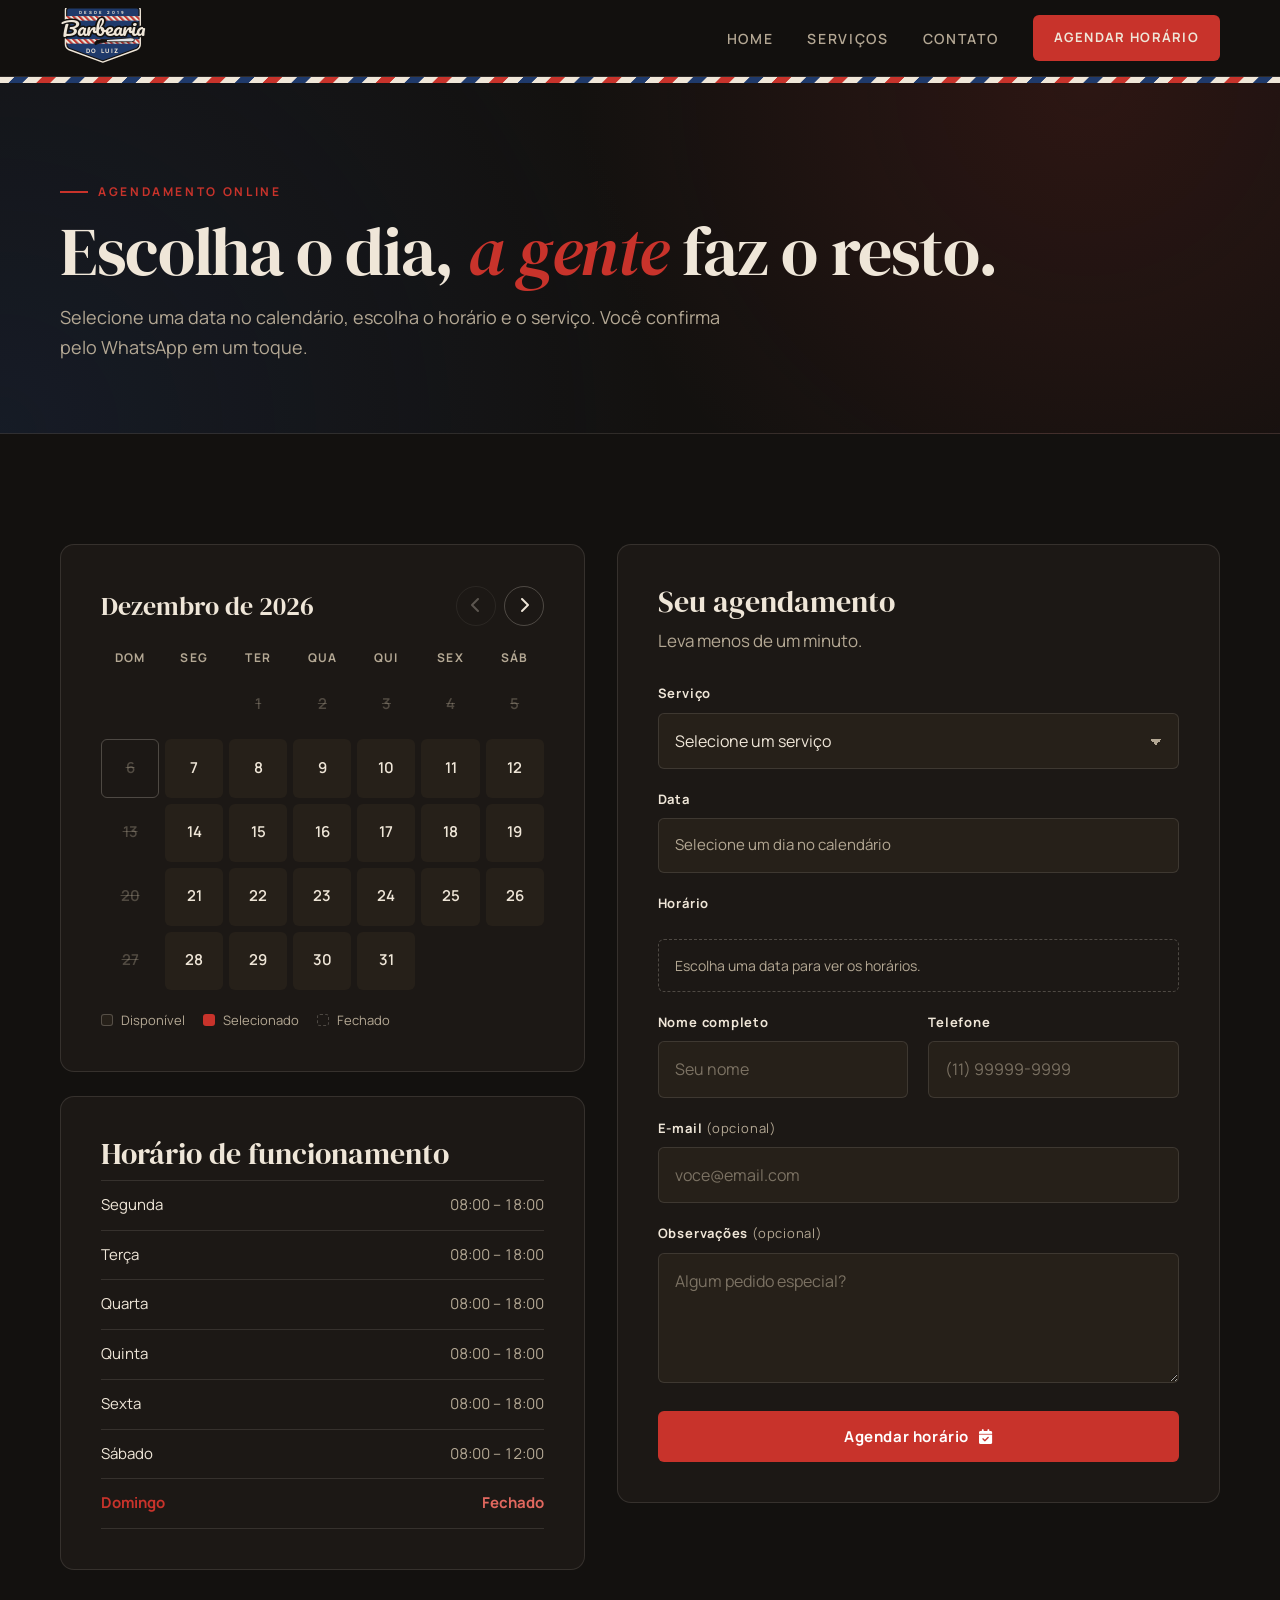
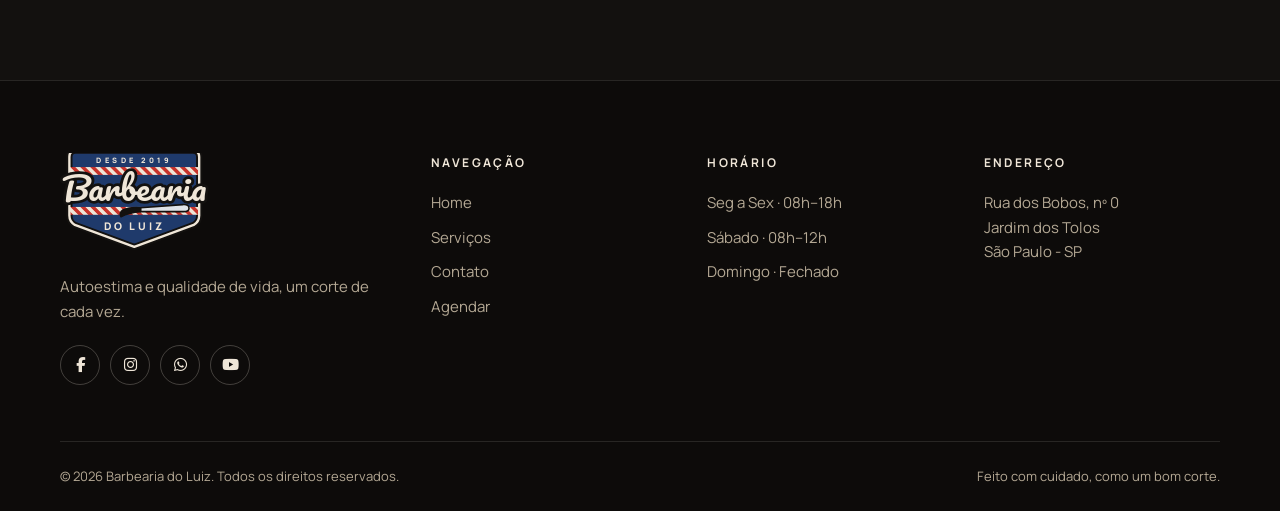
==== commit ba2c3264: "Novo logo: Brasão clássico em SVG - Redesenha o logo como SVG embutido (nítido em qualquer tela), ma" ====
--- a/agenda.html
+++ b/agenda.html
@@ -6,21 +6,48 @@
   <meta name="description" content="Agende seu corte ou barba na Barbearia do Luiz: escolha o dia, o horário e confirme pelo WhatsApp." />
   <meta name="theme-color" content="#13110f" />
   <title>Agendar horário — Barbearia do Luiz</title>
-  <link rel="icon" href="imagens/logo.png" type="image/png" />
+  <link rel="icon" href="imagens/favicon.svg" type="image/svg+xml" />
   <link rel="preconnect" href="https://fonts.googleapis.com" />
   <link rel="preconnect" href="https://fonts.gstatic.com" crossorigin />
-  <link href="https://fonts.googleapis.com/css2?family=DM+Serif+Display:ital@0;1&family=Manrope:wght@400;600;700&display=swap" rel="stylesheet" />
+  <link href="https://fonts.googleapis.com/css2?family=DM+Serif+Display:ital@0;1&family=Manrope:wght@400;600;700;800&family=Pacifico&display=swap" rel="stylesheet" />
   <link rel="stylesheet" href="https://cdnjs.cloudflare.com/ajax/libs/font-awesome/6.5.2/css/all.min.css" />
   <link rel="stylesheet" href="reset.css" />
   <link rel="stylesheet" href="style.css" />
 </head>
 <body>
+  <!-- Logo "Brasão clássico": definido uma vez e reaproveitado no cabeçalho e no rodapé -->
+  <svg width="0" height="0" style="position:absolute" aria-hidden="true" focusable="false">
+    <defs>
+      <pattern id="logo-listras" width="18" height="18" patternUnits="userSpaceOnUse" patternTransform="rotate(-45)">
+        <rect width="9" height="18" fill="#c8332b" />
+        <rect x="9" width="9" height="18" fill="#efe6d8" />
+      </pattern>
+      <clipPath id="logo-recorte">
+        <path d="M60 30H360Q376 30 376 46V196Q376 212 362 220L210 276 58 220Q44 212 44 196V46Q44 30 60 30Z" />
+      </clipPath>
+      <symbol id="logo-brasao" viewBox="10 18 400 266">
+        <path d="M60 30H360Q376 30 376 46V196Q376 212 362 220L210 276 58 220Q44 212 44 196V46Q44 30 60 30Z" fill="#1f3a6b" stroke="#13110f" stroke-width="16" stroke-linejoin="round" />
+        <g clip-path="url(#logo-recorte)">
+          <rect x="0" y="72" width="420" height="20" fill="url(#logo-listras)" />
+          <rect x="0" y="174" width="420" height="20" fill="url(#logo-listras)" />
+        </g>
+        <path d="M60 30H360Q376 30 376 46V196Q376 212 362 220L210 276 58 220Q44 212 44 196V46Q44 30 60 30Z" fill="none" stroke="#efe6d8" stroke-width="6" stroke-linejoin="round" />
+        <text x="210" y="61" text-anchor="middle" font-family="Manrope, sans-serif" font-weight="800" font-size="19" letter-spacing="9" fill="#efe6d8">DESDE 2019</text>
+        <text x="210" y="160" text-anchor="middle" font-family="Pacifico, cursive" font-size="82" textLength="372" lengthAdjust="spacingAndGlyphs" fill="#efe6d8" stroke="#13110f" stroke-width="14" stroke-linejoin="round" paint-order="stroke">Barbearia</text>
+        <g stroke="#13110f" stroke-width="4" stroke-linejoin="round">
+          <path d="M226 176 334 168Q350 167 350 177 350 186 336 186L226 186Z" fill="#dfe3e8" />
+          <path d="M226 176V186Q196 188 176 199 170 189 182 181 200 174 226 176Z" fill="#13110f" />
+        </g>
+        <text x="210" y="234" text-anchor="middle" font-family="Manrope, sans-serif" font-weight="800" font-size="27" letter-spacing="7" fill="#efe6d8">DO LUIZ</text>
+      </symbol>
+    </defs>
+  </svg>
   <a href="#conteudo" class="pular-conteudo">Pular para o conteúdo</a>
 
   <header class="topo">
     <div class="container">
       <a href="index.html" class="marca" aria-label="Barbearia do Luiz — página inicial">
-        <img src="imagens/Imagem2.png" alt="Barbearia do Luiz" />
+        <svg class="logo" viewBox="10 18 400 266" role="img" aria-label="Barbearia do Luiz"><use href="#logo-brasao" /></svg>
       </a>
       <nav aria-label="Menu principal">
         <button class="menu-mobile" aria-label="Abrir menu" aria-expanded="false" aria-controls="menu">
@@ -151,7 +178,7 @@
     <div class="container">
       <div class="rodape-grid">
         <div class="rodape-marca">
-          <img src="imagens/Imagem2.png" alt="Barbearia do Luiz" />
+          <svg class="logo" viewBox="10 18 400 266" role="img" aria-label="Barbearia do Luiz"><use href="#logo-brasao" /></svg>
           <p>Autoestima e qualidade de vida, um corte de cada vez.</p>
           <div class="rodape-redes">
             <a href="https://facebook.com" target="_blank" rel="noopener" aria-label="Facebook"><i class="fa-brands fa-facebook-f"></i></a>
--- a/style.css
+++ b/style.css
@@ -264,10 +264,21 @@
   gap: 24px;
 }
 
-.marca img {
-  height: 66px;
-  margin-block: -4px;
+.marca {
+  display: block;
+  line-height: 0;
+}
+
+.marca .logo {
+  display: block;
+  height: 60px;
   width: auto;
+  aspect-ratio: 400 / 266;
+  transition: transform var(--transicao);
+}
+
+.marca:hover .logo {
+  transform: rotate(-3deg) scale(1.04);
 }
 
 .menu {
@@ -1364,10 +1375,11 @@
   padding-bottom: 56px;
 }
 
-.rodape-marca img {
-  height: 96px;
-  margin-left: -10px;
+.rodape-marca .logo {
+  display: block;
+  height: 104px;
   width: auto;
+  aspect-ratio: 400 / 266;
   margin-bottom: 18px;
 }
 
@@ -1474,6 +1486,7 @@
 
 @media (prefers-reduced-motion: reduce) {
   html { scroll-behavior: auto; }
+  .marca:hover .logo { transform: none; }
   .revelar { opacity: 1; transform: none; transition: none; }
   .botao:hover, .servico:hover { transform: none; }
 }
@@ -1505,8 +1518,8 @@
     --altura-header: 68px;
   }
 
-  .marca img {
-    height: 56px;
+  .marca .logo {
+    height: 50px;
   }
 
   .menu-mobile {
